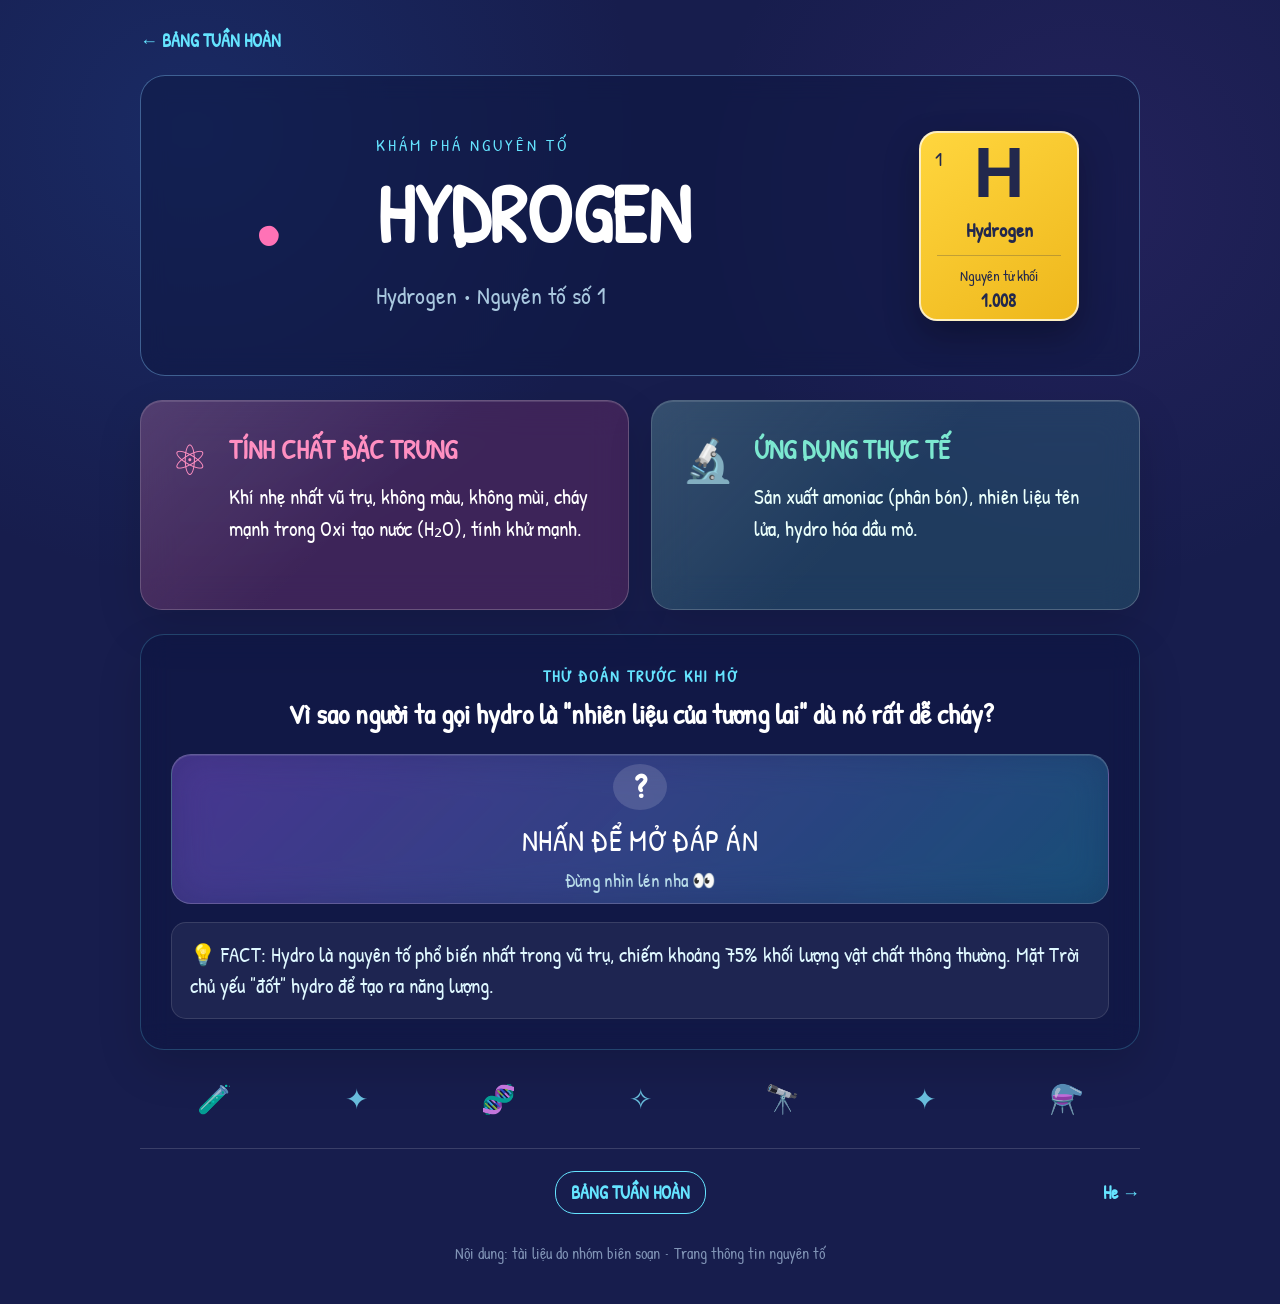
==== element.html @ 69726207 "Remove decorative flask logo from element detail card" ====
<!doctype html>
<html lang="vi">
<head>
<meta charset="utf-8">
<meta name="viewport" content="width=device-width,initial-scale=1">
<title>Khám phá nguyên tố</title>
<link rel="stylesheet" href="element.css">
</head>
<body>
<div class="stars"></div>
<main class="page">
<a class="back" href="index.html">← BẢNG TUẦN HOÀN</a>
<header class="hero">
<div class="atom-doodle"><span></span><span></span><span></span><b>•</b></div>
<div class="intro"><p class="eyebrow">KHÁM PHÁ NGUYÊN TỐ</p><h1 id="name">ELEMENT</h1><p id="latin" class="latin"></p></div>
<div class="tile"><small id="z"></small><strong id="symbol"></strong><em id="tileName"></em><span class="atomic-mass">Nguyên tử khối <b id="mass">—</b></span></div>
</header>
<section class="content-grid">
<article class="card property"><div class="icon">⚛</div><div><h2>TÍNH CHẤT ĐẶC TRƯNG</h2><p id="property"></p></div></article>
<article class="card application"><div class="icon">🔬</div><div><h2>ỨNG DỤNG THỰC TẾ</h2><p id="application"></p></div></article>
</section>
<section class="reveal-section" id="quizSection">
<p class="reveal-kicker" id="revealKicker">THỬ ĐOÁN TRƯỚC KHI MỞ</p>
<h2 id="quizQuestion"></h2>
<button id="revealCard" class="reveal-card" type="button" aria-expanded="false">
<span class="cover"><b>?</b><span>NHẤN ĐỂ MỞ ĐÁP ÁN</span><small>Đừng nhìn lén nha 👀</small></span>
<span class="answer" id="quizAnswer"></span>
</button>
<p class="fact" id="quizFact"></p>
</section>
<div class="science-strip"><span>🧪</span><span>✦</span><span>🧬</span><span>✧</span><span>🔭</span><span>✦</span><span>⚗️</span></div>
<nav class="nav"><a id="prev" href="#">← <span></span></a><a class="home" href="index.html">BẢNG TUẦN HOÀN</a><a id="next" href="#"><span></span> →</a></nav>
<footer>Nội dung: tài liệu do nhóm biên soạn • Trang thông tin nguyên tố</footer>
</main>
<script src="elements.js"></script>
<script src="app.js"></script>
<script src="source-data.js"></script>
<script src="enhance.js"></script>
</body>
</html>
---- element.css ----
@import url('https://fonts.googleapis.com/css2?family=Pacifico&family=Patrick+Hand&display=swap');
*{box-sizing:border-box}body{margin:0;min-height:100vh;background:radial-gradient(circle at 15% 10%,rgba(35,95,190,.2),transparent 28%),radial-gradient(circle at 85% 15%,rgba(122,68,190,.12),transparent 25%),#171d4d;color:#fff;font-family:"Patrick Hand",cursive}.page{width:min(1000px,92%);margin:auto;padding:28px 0 40px}.back{color:#65e4ff;text-decoration:none;font-weight:700;font-size:18px}.hero{position:relative;margin-top:22px;min-height:270px;border:1px solid rgba(120,180,230,.45);border-radius:25px;padding:40px;display:grid;grid-template-columns:170px 1fr 180px;align-items:center;gap:25px;overflow:hidden;background:rgba(13,22,65,.5);backdrop-filter:blur(12px)}.atom-doodle{font-size:100px;text-align:center;color:#ff72b6}.intro .eyebrow{color:#65e4ff;letter-spacing:3px;font-size:17px}.intro h1{margin:8px 0 0;font-size:clamp(48px,8vw,82px);line-height:1;color:#fff;font-family:"Patrick Hand",cursive;font-weight:700}.latin{color:#a9c8df;font-size:24px}.tile{position:relative;width:160px;min-height:190px;border:2px solid rgba(255,255,255,.7);border-radius:18px;background:linear-gradient(145deg,#ffd63e,#eeb71c);color:#22284d;display:flex;flex-direction:column;align-items:center;justify-content:center;box-shadow:0 15px 35px rgba(0,0,0,.3)}.tile small{position:absolute;left:14px;top:12px;font-size:20px}.tile strong{font-family:Arial,sans-serif;font-size:70px;line-height:1}.tile em{font-style:normal;font-weight:700;margin-top:8px;font-size:20px}.atomic-mass{margin-top:12px;padding-top:9px;width:80%;border-top:1px solid rgba(34,40,77,.25);font-size:15px;text-align:center}.atomic-mass b{display:block;font-size:18px;margin-top:2px}.flask{position:absolute;right:25px;bottom:8px;opacity:.18;font-size:70px}.content-grid{display:grid;grid-template-columns:1fr 1fr;gap:22px;margin-top:24px}.card{position:relative;min-height:210px;border-radius:22px;padding:30px;display:flex;gap:20px;align-items:flex-start;overflow:hidden;border:1px solid rgba(255,255,255,.22);box-shadow:0 18px 45px rgba(0,0,0,.13),inset 0 1px 0 rgba(255,255,255,.12);backdrop-filter:blur(18px);-webkit-backdrop-filter:blur(18px)}.card:after{content:"";position:absolute;inset:0;background:linear-gradient(135deg,rgba(255,255,255,.10),transparent 48%);pointer-events:none}.card h2,.card p,.card .icon{position:relative;z-index:1}.card h2{margin:0 0 14px;font-size:27px}.card p{margin:0;line-height:1.5;font-size:21px}.property{background:rgba(238,73,145,.18);color:#fff}.application{background:rgba(71,207,177,.17);color:#eafffb}.property .icon,.property h2{color:#ff8fc1}.application .icon,.application h2{color:#7ce8d0}.icon{font-size:42px}.reveal-section{margin-top:24px;padding:30px;border-radius:24px;text-align:center;border:1px solid rgba(101,228,255,.22);background:rgba(11,20,64,.48);box-shadow:0 18px 45px rgba(0,0,0,.14);backdrop-filter:blur(14px)}.reveal-kicker{margin:0;color:#65e4ff;font-size:16px;font-weight:700;letter-spacing:2px}.reveal-section h2{margin:9px auto 20px;font-size:28px;max-width:820px;line-height:1.35}.reveal-card{width:100%;min-height:150px;border:1px solid rgba(255,255,255,.2);border-radius:20px;color:#fff;cursor:pointer;position:relative;overflow:hidden;background:linear-gradient(135deg,rgba(108,75,190,.5),rgba(42,171,206,.28));box-shadow:inset 0 1px 0 rgba(255,255,255,.15);font-family:"Patrick Hand",cursive;font-weight:400}.cover,.answer{position:absolute;inset:0;padding:24px;display:flex;flex-direction:column;align-items:center;justify-content:center;transition:opacity .35s ease,transform .45s cubic-bezier(.2,.8,.2,1),filter .35s}.cover{backdrop-filter:blur(18px)}.cover b{width:54px;height:54px;border-radius:50%;display:grid;place-items:center;background:rgba(255,255,255,.14);font-size:34px;margin-bottom:10px;font-family:"Patrick Hand",cursive}.cover span{font-family:"Patrick Hand",cursive;font-size:30px;font-weight:400;letter-spacing:.3px}.cover small{margin-top:7px;color:#b8dce9;font-family:"Patrick Hand",cursive;font-size:19px}.answer{opacity:0;transform:translateY(15px) scale(.98);font-family:"Patrick Hand",cursive;font-size:23px;font-weight:400;line-height:1.5;color:#eafcff}.reveal-card.open .cover{opacity:0;transform:scale(1.05);filter:blur(8px);pointer-events:none}.reveal-card.open .answer{opacity:1;transform:none}.fact{margin:18px 0 0;padding:16px 18px;border-radius:15px;text-align:left;line-height:1.5;background:rgba(255,255,255,.06);border:1px solid rgba(255,255,255,.12);color:#dff8ff;font-size:21px}.fact:empty{display:none}.science-strip{display:flex;justify-content:space-around;margin:30px 0;color:#7de5ff;font-size:28px;opacity:.8}.nav{display:flex;justify-content:space-between;align-items:center;border-top:1px solid rgba(255,255,255,.15);padding-top:22px}.nav a{color:#65e4ff;text-decoration:none;font-weight:700;font-size:18px}.home{border:1px solid #65e4ff;border-radius:20px;padding:8px 15px}footer{text-align:center;color:#8194b6;font-size:16px;margin-top:28px}@media(max-width:700px){.page{width:92%;padding-top:18px}.hero{grid-template-columns:1fr 110px;min-height:220px;padding:25px 20px}.atom-doodle{display:none}.intro h1{font-size:42px}.intro .eyebrow{font-size:14px;letter-spacing:2px}.latin{font-size:19px}.tile{width:105px;min-height:135px;border-radius:13px}.tile strong{font-size:48px}.tile small{left:9px;top:8px;font-size:14px}.tile em{font-size:15px}.atomic-mass{margin-top:7px;padding-top:6px;font-size:11px}.atomic-mass b{font-size:14px}.content-grid{grid-template-columns:1fr}.card{min-height:0;padding:24px}.card h2{font-size:24px}.card p{font-size:19px}.reveal-section{padding:22px 16px}.reveal-section h2{font-size:24px}.reveal-card{min-height:180px}.cover span{font-size:26px}.answer{font-size:20px}.fact{font-size:19px}.science-strip{font-size:20px}}
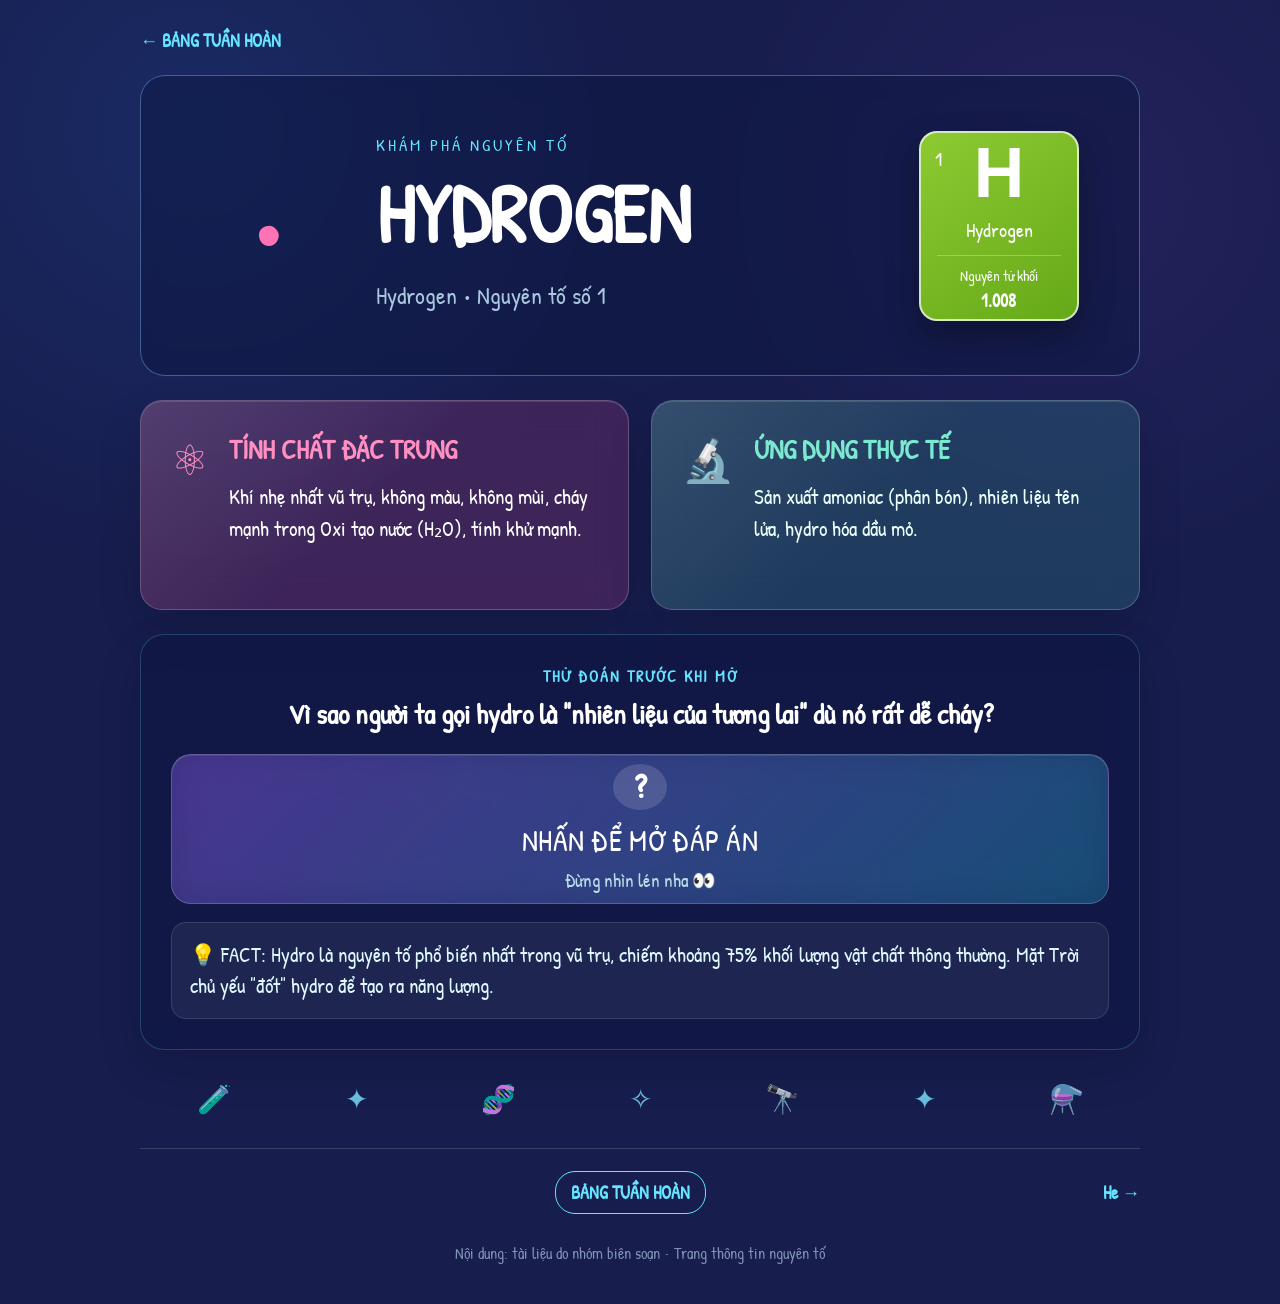
==== commit d079eaef: "Add application image to element detail card" ====
--- a/element.html
+++ b/element.html
@@ -17,7 +17,7 @@
 </header>
 <section class="content-grid">
 <article class="card property"><div class="icon">⚛</div><div><h2>TÍNH CHẤT ĐẶC TRƯNG</h2><p id="property"></p></div></article>
-<article class="card application"><div class="icon">🔬</div><div><h2>ỨNG DỤNG THỰC TẾ</h2><p id="application"></p></div></article>
+<article class="card application"><div class="icon">🔬</div><div class="application-body"><h2>ỨNG DỤNG THỰC TẾ</h2><p id="application"></p><img id="applicationImage" class="application-image" src="" alt="" loading="lazy"></div></article>
 </section>
 <section class="reveal-section" id="quizSection">
 <p class="reveal-kicker" id="revealKicker">THỬ ĐOÁN TRƯỚC KHI MỞ</p>
@@ -36,5 +36,15 @@
 <script src="app.js"></script>
 <script src="source-data.js"></script>
 <script src="enhance.js"></script>
+<script>
+(function(){
+  const id=Math.max(1,Math.min(118,Number(new URLSearchParams(location.search).get('id'))||1));
+  const img=document.getElementById('applicationImage');
+  const images={
+    1:'https://upload.wikimedia.org/wikipedia/commons/thumb/f/f6/Ammonia_synthesis.jpg/960px-Ammonia_synthesis.jpg'
+  };
+  if(images[id]){img.src=images[id];img.alt='';img.hidden=false;}else{img.hidden=true;}
+})();
+</script>
 </body>
 </html>
--- a/element.css
+++ b/element.css
@@ -1,2 +1,2 @@
 @import url('https://fonts.googleapis.com/css2?family=Pacifico&family=Patrick+Hand&display=swap');
-*{box-sizing:border-box}body{margin:0;min-height:100vh;background:radial-gradient(circle at 15% 10%,rgba(35,95,190,.2),transparent 28%),radial-gradient(circle at 85% 15%,rgba(122,68,190,.12),transparent 25%),#171d4d;color:#fff;font-family:"Patrick Hand",cursive}.page{width:min(1000px,92%);margin:auto;padding:28px 0 40px}.back{color:#65e4ff;text-decoration:none;font-weight:700;font-size:18px}.hero{position:relative;margin-top:22px;min-height:270px;border:1px solid rgba(120,180,230,.45);border-radius:25px;padding:40px;display:grid;grid-template-columns:170px 1fr 180px;align-items:center;gap:25px;overflow:hidden;background:rgba(13,22,65,.5);backdrop-filter:blur(12px)}.atom-doodle{font-size:100px;text-align:center;color:#ff72b6}.intro .eyebrow{color:#65e4ff;letter-spacing:3px;font-size:17px}.intro h1{margin:8px 0 0;font-size:clamp(48px,8vw,82px);line-height:1;color:#fff;font-family:"Patrick Hand",cursive;font-weight:700}.latin{color:#a9c8df;font-size:24px}.tile{position:relative;width:160px;min-height:190px;border:2px solid rgba(255,255,255,.7);border-radius:18px;background:linear-gradient(145deg,#ffd63e,#eeb71c);color:#22284d;display:flex;flex-direction:column;align-items:center;justify-content:center;box-shadow:0 15px 35px rgba(0,0,0,.3)}.tile small{position:absolute;left:14px;top:12px;font-size:20px}.tile strong{font-family:Arial,sans-serif;font-size:70px;line-height:1}.tile em{font-style:normal;font-weight:700;margin-top:8px;font-size:20px}.atomic-mass{margin-top:12px;padding-top:9px;width:80%;border-top:1px solid rgba(34,40,77,.25);font-size:15px;text-align:center}.atomic-mass b{display:block;font-size:18px;margin-top:2px}.flask{position:absolute;right:25px;bottom:8px;opacity:.18;font-size:70px}.content-grid{display:grid;grid-template-columns:1fr 1fr;gap:22px;margin-top:24px}.card{position:relative;min-height:210px;border-radius:22px;padding:30px;display:flex;gap:20px;align-items:flex-start;overflow:hidden;border:1px solid rgba(255,255,255,.22);box-shadow:0 18px 45px rgba(0,0,0,.13),inset 0 1px 0 rgba(255,255,255,.12);backdrop-filter:blur(18px);-webkit-backdrop-filter:blur(18px)}.card:after{content:"";position:absolute;inset:0;background:linear-gradient(135deg,rgba(255,255,255,.10),transparent 48%);pointer-events:none}.card h2,.card p,.card .icon{position:relative;z-index:1}.card h2{margin:0 0 14px;font-size:27px}.card p{margin:0;line-height:1.5;font-size:21px}.property{background:rgba(238,73,145,.18);color:#fff}.application{background:rgba(71,207,177,.17);color:#eafffb}.property .icon,.property h2{color:#ff8fc1}.application .icon,.application h2{color:#7ce8d0}.icon{font-size:42px}.reveal-section{margin-top:24px;padding:30px;border-radius:24px;text-align:center;border:1px solid rgba(101,228,255,.22);background:rgba(11,20,64,.48);box-shadow:0 18px 45px rgba(0,0,0,.14);backdrop-filter:blur(14px)}.reveal-kicker{margin:0;color:#65e4ff;font-size:16px;font-weight:700;letter-spacing:2px}.reveal-section h2{margin:9px auto 20px;font-size:28px;max-width:820px;line-height:1.35}.reveal-card{width:100%;min-height:150px;border:1px solid rgba(255,255,255,.2);border-radius:20px;color:#fff;cursor:pointer;position:relative;overflow:hidden;background:linear-gradient(135deg,rgba(108,75,190,.5),rgba(42,171,206,.28));box-shadow:inset 0 1px 0 rgba(255,255,255,.15);font-family:"Patrick Hand",cursive;font-weight:400}.cover,.answer{position:absolute;inset:0;padding:24px;display:flex;flex-direction:column;align-items:center;justify-content:center;transition:opacity .35s ease,transform .45s cubic-bezier(.2,.8,.2,1),filter .35s}.cover{backdrop-filter:blur(18px)}.cover b{width:54px;height:54px;border-radius:50%;display:grid;place-items:center;background:rgba(255,255,255,.14);font-size:34px;margin-bottom:10px;font-family:"Patrick Hand",cursive}.cover span{font-family:"Patrick Hand",cursive;font-size:30px;font-weight:400;letter-spacing:.3px}.cover small{margin-top:7px;color:#b8dce9;font-family:"Patrick Hand",cursive;font-size:19px}.answer{opacity:0;transform:translateY(15px) scale(.98);font-family:"Patrick Hand",cursive;font-size:23px;font-weight:400;line-height:1.5;color:#eafcff}.reveal-card.open .cover{opacity:0;transform:scale(1.05);filter:blur(8px);pointer-events:none}.reveal-card.open .answer{opacity:1;transform:none}.fact{margin:18px 0 0;padding:16px 18px;border-radius:15px;text-align:left;line-height:1.5;background:rgba(255,255,255,.06);border:1px solid rgba(255,255,255,.12);color:#dff8ff;font-size:21px}.fact:empty{display:none}.science-strip{display:flex;justify-content:space-around;margin:30px 0;color:#7de5ff;font-size:28px;opacity:.8}.nav{display:flex;justify-content:space-between;align-items:center;border-top:1px solid rgba(255,255,255,.15);padding-top:22px}.nav a{color:#65e4ff;text-decoration:none;font-weight:700;font-size:18px}.home{border:1px solid #65e4ff;border-radius:20px;padding:8px 15px}footer{text-align:center;color:#8194b6;font-size:16px;margin-top:28px}@media(max-width:700px){.page{width:92%;padding-top:18px}.hero{grid-template-columns:1fr 110px;min-height:220px;padding:25px 20px}.atom-doodle{display:none}.intro h1{font-size:42px}.intro .eyebrow{font-size:14px;letter-spacing:2px}.latin{font-size:19px}.tile{width:105px;min-height:135px;border-radius:13px}.tile strong{font-size:48px}.tile small{left:9px;top:8px;font-size:14px}.tile em{font-size:15px}.atomic-mass{margin-top:7px;padding-top:6px;font-size:11px}.atomic-mass b{font-size:14px}.content-grid{grid-template-columns:1fr}.card{min-height:0;padding:24px}.card h2{font-size:24px}.card p{font-size:19px}.reveal-section{padding:22px 16px}.reveal-section h2{font-size:24px}.reveal-card{min-height:180px}.cover span{font-size:26px}.answer{font-size:20px}.fact{font-size:19px}.science-strip{font-size:20px}}+*{box-sizing:border-box}body{margin:0;min-height:100vh;background:radial-gradient(circle at 15% 10%,rgba(35,95,190,.2),transparent 28%),radial-gradient(circle at 85% 15%,rgba(122,68,190,.12),transparent 25%),#171d4d;color:#fff;font-family:"Patrick Hand",cursive}.page{width:min(1000px,92%);margin:auto;padding:28px 0 40px}.back{color:#65e4ff;text-decoration:none;font-weight:700;font-size:18px}.hero{position:relative;margin-top:22px;min-height:270px;border:1px solid rgba(120,180,230,.45);border-radius:25px;padding:40px;display:grid;grid-template-columns:170px 1fr 180px;align-items:center;gap:25px;overflow:hidden;background:rgba(13,22,65,.5);backdrop-filter:blur(12px)}.atom-doodle{font-size:100px;text-align:center;color:#ff72b6}.intro .eyebrow{color:#65e4ff;letter-spacing:3px;font-size:17px}.intro h1{margin:8px 0 0;font-size:clamp(48px,8vw,82px);line-height:1;color:#fff;font-family:"Patrick Hand",cursive;font-weight:700}.latin{color:#a9c8df;font-size:24px}.tile{position:relative;width:160px;min-height:190px;border:2px solid rgba(255,255,255,.7);border-radius:18px;color:#fff;display:flex;flex-direction:column;align-items:center;justify-content:center;box-shadow:0 15px 35px rgba(0,0,0,.3);font-family:"Patrick Hand",cursive}.tile small{position:absolute;left:14px;top:12px;font-size:20px}.tile strong{font-family:Arial,sans-serif;font-size:70px;line-height:1}.tile em{font-style:normal;font-weight:400;margin-top:8px;font-size:20px}.atomic-mass{margin-top:12px;padding-top:9px;width:80%;border-top:1px solid rgba(255,255,255,.28);font-size:15px;text-align:center}.atomic-mass b{display:block;font-size:18px;margin-top:2px}.tile[data-z="1"],.tile[data-z="6"],.tile[data-z="7"],.tile[data-z="8"],.tile[data-z="15"],.tile[data-z="16"],.tile[data-z="34"]{background:linear-gradient(145deg,#8dca32,#65a918)}.tile[data-z="3"],.tile[data-z="11"],.tile[data-z="19"],.tile[data-z="37"],.tile[data-z="55"],.tile[data-z="87"]{background:linear-gradient(145deg,#f44972,#d82a57)}.tile[data-z="4"],.tile[data-z="12"],.tile[data-z="20"],.tile[data-z="38"],.tile[data-z="56"],.tile[data-z="88"]{background:linear-gradient(145deg,#ff9d28,#ee7715)}.tile[data-z="5"],.tile[data-z="14"],.tile[data-z="32"],.tile[data-z="33"],.tile[data-z="51"],.tile[data-z="52"]{background:linear-gradient(145deg,#3ac9bf,#1da19d)}.tile[data-z="9"],.tile[data-z="17"],.tile[data-z="35"],.tile[data-z="53"],.tile[data-z="85"],.tile[data-z="117"]{background:linear-gradient(145deg,#f4acd2,#dc7fb2);color:#22284d}.tile[data-z="2"],.tile[data-z="10"],.tile[data-z="18"],.tile[data-z="36"],.tile[data-z="54"],.tile[data-z="86"],.tile[data-z="118"]{background:linear-gradient(145deg,#aa5bea,#803ecd)}.tile[data-z="13"],.tile[data-z="31"],.tile[data-z="49"],.tile[data-z="50"],.tile[data-z="81"],.tile[data-z="82"],.tile[data-z="83"],.tile[data-z="84"],.tile[data-z="113"],.tile[data-z="114"],.tile[data-z="115"],.tile[data-z="116"]{background:linear-gradient(145deg,#45bff1,#219bd5)}.tile[data-z="57"],.tile[data-z="58"],.tile[data-z="59"],.tile[data-z="60"],.tile[data-z="61"],.tile[data-z="62"],.tile[data-z="63"],.tile[data-z="64"],.tile[data-z="65"],.tile[data-z="66"],.tile[data-z="67"],.tile[data-z="68"],.tile[data-z="69"],.tile[data-z="70"],.tile[data-z="71"]{background:linear-gradient(145deg,#6885e5,#465fc5)}.tile[data-z="89"],.tile[data-z="90"],.tile[data-z="91"],.tile[data-z="92"],.tile[data-z="93"],.tile[data-z="94"],.tile[data-z="95"],.tile[data-z="96"],.tile[data-z="97"],.tile[data-z="98"],.tile[data-z="99"],.tile[data-z="100"],.tile[data-z="101"],.tile[data-z="102"],.tile[data-z="103"]{background:linear-gradient(145deg,#8460df,#6144bd)}.tile[data-z="21"],.tile[data-z="22"],.tile[data-z="23"],.tile[data-z="24"],.tile[data-z="25"],.tile[data-z="26"],.tile[data-z="27"],.tile[data-z="28"],.tile[data-z="29"],.tile[data-z="30"],.tile[data-z="39"],.tile[data-z="40"],.tile[data-z="41"],.tile[data-z="42"],.tile[data-z="43"],.tile[data-z="44"],.tile[data-z="45"],.tile[data-z="46"],.tile[data-z="47"],.tile[data-z="48"],.tile[data-z="72"],.tile[data-z="73"],.tile[data-z="74"],.tile[data-z="75"],.tile[data-z="76"],.tile[data-z="77"],.tile[data-z="78"],.tile[data-z="79"],.tile[data-z="80"],.tile[data-z="104"],.tile[data-z="105"],.tile[data-z="106"],.tile[data-z="107"],.tile[data-z="108"],.tile[data-z="109"],.tile[data-z="110"],.tile[data-z="111"],.tile[data-z="112"]{background:linear-gradient(145deg,#ffd63e,#eeb71c);color:#22284d}.tile[style*="ffd63e"] .atomic-mass{border-top-color:rgba(34,40,77,.25)}.content-grid{display:grid;grid-template-columns:1fr 1fr;gap:22px;margin-top:24px}.card{position:relative;min-height:210px;border-radius:22px;padding:30px;display:flex;gap:20px;align-items:flex-start;overflow:hidden;border:1px solid rgba(255,255,255,.22);box-shadow:0 18px 45px rgba(0,0,0,.13),inset 0 1px 0 rgba(255,255,255,.12);backdrop-filter:blur(18px);-webkit-backdrop-filter:blur(18px)}.card:after{content:"";position:absolute;inset:0;background:linear-gradient(135deg,rgba(255,255,255,.10),transparent 48%);pointer-events:none}.card h2,.card p,.card .icon{position:relative;z-index:1}.card h2{margin:0 0 14px;font-size:27px}.card p{margin:0;line-height:1.5;font-size:21px}.property{background:rgba(238,73,145,.18);color:#fff}.application{background:rgba(71,207,177,.17);color:#eafffb}.property .icon,.property h2{color:#ff8fc1}.application .icon,.application h2{color:#7ce8d0}.icon{font-size:42px}.reveal-section{margin-top:24px;padding:30px;border-radius:24px;text-align:center;border:1px solid rgba(101,228,255,.22);background:rgba(11,20,64,.48);box-shadow:0 18px 45px rgba(0,0,0,.14);backdrop-filter:blur(14px)}.reveal-kicker{margin:0;color:#65e4ff;font-size:16px;font-weight:700;letter-spacing:2px}.reveal-section h2{margin:9px auto 20px;font-size:28px;max-width:820px;line-height:1.35}.reveal-card{width:100%;min-height:150px;border:1px solid rgba(255,255,255,.2);border-radius:20px;color:#fff;cursor:pointer;position:relative;overflow:hidden;background:linear-gradient(135deg,rgba(108,75,190,.5),rgba(42,171,206,.28));box-shadow:inset 0 1px 0 rgba(255,255,255,.15);font-family:"Patrick Hand",cursive;font-weight:400}.cover,.answer{position:absolute;inset:0;padding:24px;display:flex;flex-direction:column;align-items:center;justify-content:center;transition:opacity .35s ease,transform .45s cubic-bezier(.2,.8,.2,1),filter .35s}.cover{backdrop-filter:blur(18px)}.cover b{width:54px;height:54px;border-radius:50%;display:grid;place-items:center;background:rgba(255,255,255,.14);font-size:34px;margin-bottom:10px;font-family:"Patrick Hand",cursive}.cover span{font-family:"Patrick Hand",cursive;font-size:30px;font-weight:400;letter-spacing:.3px}.cover small{margin-top:7px;color:#b8dce9;font-family:"Patrick Hand",cursive;font-size:19px}.answer{opacity:0;transform:translateY(15px) scale(.98);font-family:"Patrick Hand",cursive;font-size:23px;font-weight:400;line-height:1.5;color:#eafcff}.reveal-card.open .cover{opacity:0;transform:scale(1.05);filter:blur(8px);pointer-events:none}.reveal-card.open .answer{opacity:1;transform:none}.fact{margin:18px 0 0;padding:16px 18px;border-radius:15px;text-align:left;line-height:1.5;background:rgba(255,255,255,.06);border:1px solid rgba(255,255,255,.12);color:#dff8ff;font-size:21px}.fact:empty{display:none}.science-strip{display:flex;justify-content:space-around;margin:30px 0;color:#7de5ff;font-size:28px;opacity:.8}.nav{display:flex;justify-content:space-between;align-items:center;border-top:1px solid rgba(255,255,255,.15);padding-top:22px}.nav a{color:#65e4ff;text-decoration:none;font-weight:700;font-size:18px}.home{border:1px solid #65e4ff;border-radius:20px;padding:8px 15px}footer{text-align:center;color:#8194b6;font-size:16px;margin-top:28px}@media(max-width:700px){.page{width:92%;padding-top:18px}.hero{grid-template-columns:1fr 110px;min-height:220px;padding:25px 20px}.atom-doodle{display:none}.intro h1{font-size:42px}.intro .eyebrow{font-size:14px;letter-spacing:2px}.latin{font-size:19px}.tile{width:105px;min-height:135px;border-radius:13px}.tile strong{font-size:48px}.tile small{left:9px;top:8px;font-size:14px}.tile em{font-size:15px}.atomic-mass{margin-top:7px;padding-top:6px;font-size:11px}.atomic-mass b{font-size:14px}.content-grid{grid-template-columns:1fr}.card{min-height:0;padding:24px}.card h2{font-size:24px}.card p{font-size:19px}.reveal-section{padding:22px 16px}.reveal-section h2{font-size:24px}.reveal-card{min-height:180px}.cover span{font-size:26px}.answer{font-size:20px}.fact{font-size:19px}.science-strip{font-size:20px}}
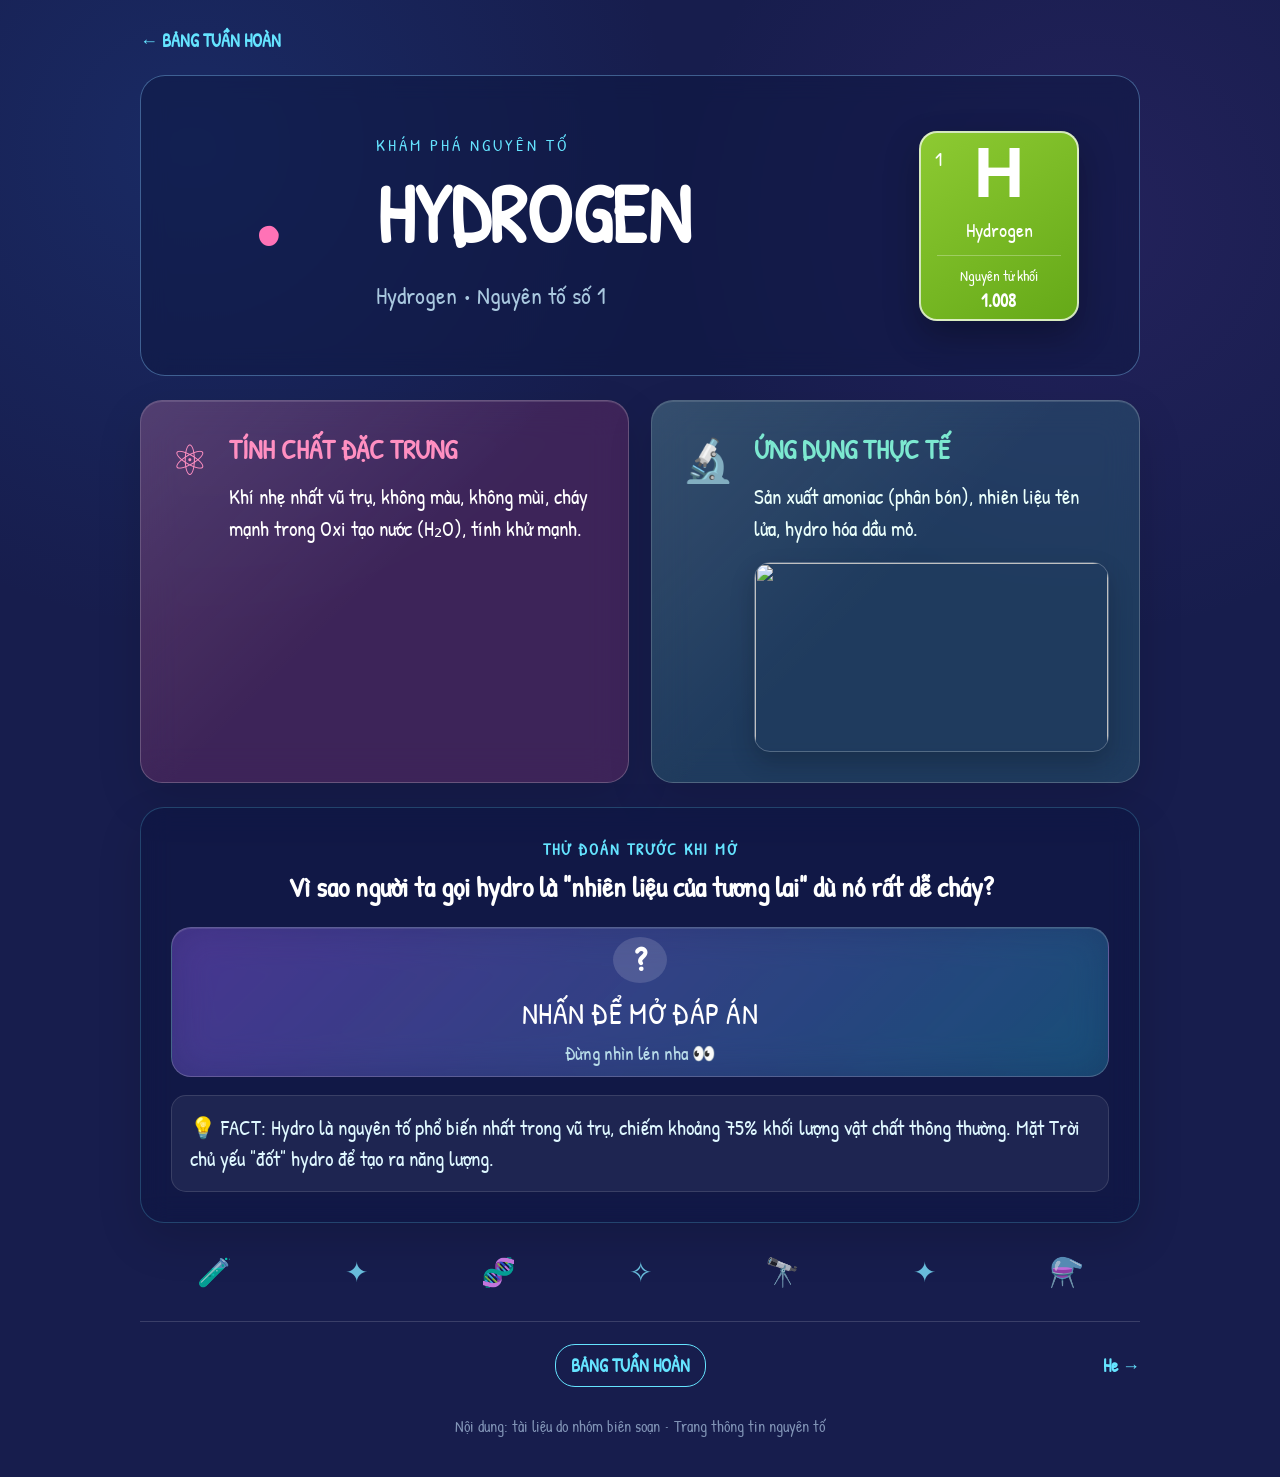
==== commit 35fd7494: "Use uploaded application images on element pages" ====
--- a/element.html
+++ b/element.html
@@ -36,15 +36,6 @@
 <script src="app.js"></script>
 <script src="source-data.js"></script>
 <script src="enhance.js"></script>
-<script>
-(function(){
-  const id=Math.max(1,Math.min(118,Number(new URLSearchParams(location.search).get('id'))||1));
-  const img=document.getElementById('applicationImage');
-  const images={
-    1:'https://upload.wikimedia.org/wikipedia/commons/thumb/f/f6/Ammonia_synthesis.jpg/960px-Ammonia_synthesis.jpg'
-  };
-  if(images[id]){img.src=images[id];img.alt='';img.hidden=false;}else{img.hidden=true;}
-})();
-</script>
+<script src="application-images.js"></script>
 </body>
 </html>
--- a/element.css
+++ b/element.css
@@ -1,2 +1,2 @@
 @import url('https://fonts.googleapis.com/css2?family=Pacifico&family=Patrick+Hand&display=swap');
-*{box-sizing:border-box}body{margin:0;min-height:100vh;background:radial-gradient(circle at 15% 10%,rgba(35,95,190,.2),transparent 28%),radial-gradient(circle at 85% 15%,rgba(122,68,190,.12),transparent 25%),#171d4d;color:#fff;font-family:"Patrick Hand",cursive}.page{width:min(1000px,92%);margin:auto;padding:28px 0 40px}.back{color:#65e4ff;text-decoration:none;font-weight:700;font-size:18px}.hero{position:relative;margin-top:22px;min-height:270px;border:1px solid rgba(120,180,230,.45);border-radius:25px;padding:40px;display:grid;grid-template-columns:170px 1fr 180px;align-items:center;gap:25px;overflow:hidden;background:rgba(13,22,65,.5);backdrop-filter:blur(12px)}.atom-doodle{font-size:100px;text-align:center;color:#ff72b6}.intro .eyebrow{color:#65e4ff;letter-spacing:3px;font-size:17px}.intro h1{margin:8px 0 0;font-size:clamp(48px,8vw,82px);line-height:1;color:#fff;font-family:"Patrick Hand",cursive;font-weight:700}.latin{color:#a9c8df;font-size:24px}.tile{position:relative;width:160px;min-height:190px;border:2px solid rgba(255,255,255,.7);border-radius:18px;color:#fff;display:flex;flex-direction:column;align-items:center;justify-content:center;box-shadow:0 15px 35px rgba(0,0,0,.3);font-family:"Patrick Hand",cursive}.tile small{position:absolute;left:14px;top:12px;font-size:20px}.tile strong{font-family:Arial,sans-serif;font-size:70px;line-height:1}.tile em{font-style:normal;font-weight:400;margin-top:8px;font-size:20px}.atomic-mass{margin-top:12px;padding-top:9px;width:80%;border-top:1px solid rgba(255,255,255,.28);font-size:15px;text-align:center}.atomic-mass b{display:block;font-size:18px;margin-top:2px}.tile[data-z="1"],.tile[data-z="6"],.tile[data-z="7"],.tile[data-z="8"],.tile[data-z="15"],.tile[data-z="16"],.tile[data-z="34"]{background:linear-gradient(145deg,#8dca32,#65a918)}.tile[data-z="3"],.tile[data-z="11"],.tile[data-z="19"],.tile[data-z="37"],.tile[data-z="55"],.tile[data-z="87"]{background:linear-gradient(145deg,#f44972,#d82a57)}.tile[data-z="4"],.tile[data-z="12"],.tile[data-z="20"],.tile[data-z="38"],.tile[data-z="56"],.tile[data-z="88"]{background:linear-gradient(145deg,#ff9d28,#ee7715)}.tile[data-z="5"],.tile[data-z="14"],.tile[data-z="32"],.tile[data-z="33"],.tile[data-z="51"],.tile[data-z="52"]{background:linear-gradient(145deg,#3ac9bf,#1da19d)}.tile[data-z="9"],.tile[data-z="17"],.tile[data-z="35"],.tile[data-z="53"],.tile[data-z="85"],.tile[data-z="117"]{background:linear-gradient(145deg,#f4acd2,#dc7fb2);color:#22284d}.tile[data-z="2"],.tile[data-z="10"],.tile[data-z="18"],.tile[data-z="36"],.tile[data-z="54"],.tile[data-z="86"],.tile[data-z="118"]{background:linear-gradient(145deg,#aa5bea,#803ecd)}.tile[data-z="13"],.tile[data-z="31"],.tile[data-z="49"],.tile[data-z="50"],.tile[data-z="81"],.tile[data-z="82"],.tile[data-z="83"],.tile[data-z="84"],.tile[data-z="113"],.tile[data-z="114"],.tile[data-z="115"],.tile[data-z="116"]{background:linear-gradient(145deg,#45bff1,#219bd5)}.tile[data-z="57"],.tile[data-z="58"],.tile[data-z="59"],.tile[data-z="60"],.tile[data-z="61"],.tile[data-z="62"],.tile[data-z="63"],.tile[data-z="64"],.tile[data-z="65"],.tile[data-z="66"],.tile[data-z="67"],.tile[data-z="68"],.tile[data-z="69"],.tile[data-z="70"],.tile[data-z="71"]{background:linear-gradient(145deg,#6885e5,#465fc5)}.tile[data-z="89"],.tile[data-z="90"],.tile[data-z="91"],.tile[data-z="92"],.tile[data-z="93"],.tile[data-z="94"],.tile[data-z="95"],.tile[data-z="96"],.tile[data-z="97"],.tile[data-z="98"],.tile[data-z="99"],.tile[data-z="100"],.tile[data-z="101"],.tile[data-z="102"],.tile[data-z="103"]{background:linear-gradient(145deg,#8460df,#6144bd)}.tile[data-z="21"],.tile[data-z="22"],.tile[data-z="23"],.tile[data-z="24"],.tile[data-z="25"],.tile[data-z="26"],.tile[data-z="27"],.tile[data-z="28"],.tile[data-z="29"],.tile[data-z="30"],.tile[data-z="39"],.tile[data-z="40"],.tile[data-z="41"],.tile[data-z="42"],.tile[data-z="43"],.tile[data-z="44"],.tile[data-z="45"],.tile[data-z="46"],.tile[data-z="47"],.tile[data-z="48"],.tile[data-z="72"],.tile[data-z="73"],.tile[data-z="74"],.tile[data-z="75"],.tile[data-z="76"],.tile[data-z="77"],.tile[data-z="78"],.tile[data-z="79"],.tile[data-z="80"],.tile[data-z="104"],.tile[data-z="105"],.tile[data-z="106"],.tile[data-z="107"],.tile[data-z="108"],.tile[data-z="109"],.tile[data-z="110"],.tile[data-z="111"],.tile[data-z="112"]{background:linear-gradient(145deg,#ffd63e,#eeb71c);color:#22284d}.tile[style*="ffd63e"] .atomic-mass{border-top-color:rgba(34,40,77,.25)}.content-grid{display:grid;grid-template-columns:1fr 1fr;gap:22px;margin-top:24px}.card{position:relative;min-height:210px;border-radius:22px;padding:30px;display:flex;gap:20px;align-items:flex-start;overflow:hidden;border:1px solid rgba(255,255,255,.22);box-shadow:0 18px 45px rgba(0,0,0,.13),inset 0 1px 0 rgba(255,255,255,.12);backdrop-filter:blur(18px);-webkit-backdrop-filter:blur(18px)}.card:after{content:"";position:absolute;inset:0;background:linear-gradient(135deg,rgba(255,255,255,.10),transparent 48%);pointer-events:none}.card h2,.card p,.card .icon{position:relative;z-index:1}.card h2{margin:0 0 14px;font-size:27px}.card p{margin:0;line-height:1.5;font-size:21px}.property{background:rgba(238,73,145,.18);color:#fff}.application{background:rgba(71,207,177,.17);color:#eafffb}.property .icon,.property h2{color:#ff8fc1}.application .icon,.application h2{color:#7ce8d0}.icon{font-size:42px}.reveal-section{margin-top:24px;padding:30px;border-radius:24px;text-align:center;border:1px solid rgba(101,228,255,.22);background:rgba(11,20,64,.48);box-shadow:0 18px 45px rgba(0,0,0,.14);backdrop-filter:blur(14px)}.reveal-kicker{margin:0;color:#65e4ff;font-size:16px;font-weight:700;letter-spacing:2px}.reveal-section h2{margin:9px auto 20px;font-size:28px;max-width:820px;line-height:1.35}.reveal-card{width:100%;min-height:150px;border:1px solid rgba(255,255,255,.2);border-radius:20px;color:#fff;cursor:pointer;position:relative;overflow:hidden;background:linear-gradient(135deg,rgba(108,75,190,.5),rgba(42,171,206,.28));box-shadow:inset 0 1px 0 rgba(255,255,255,.15);font-family:"Patrick Hand",cursive;font-weight:400}.cover,.answer{position:absolute;inset:0;padding:24px;display:flex;flex-direction:column;align-items:center;justify-content:center;transition:opacity .35s ease,transform .45s cubic-bezier(.2,.8,.2,1),filter .35s}.cover{backdrop-filter:blur(18px)}.cover b{width:54px;height:54px;border-radius:50%;display:grid;place-items:center;background:rgba(255,255,255,.14);font-size:34px;margin-bottom:10px;font-family:"Patrick Hand",cursive}.cover span{font-family:"Patrick Hand",cursive;font-size:30px;font-weight:400;letter-spacing:.3px}.cover small{margin-top:7px;color:#b8dce9;font-family:"Patrick Hand",cursive;font-size:19px}.answer{opacity:0;transform:translateY(15px) scale(.98);font-family:"Patrick Hand",cursive;font-size:23px;font-weight:400;line-height:1.5;color:#eafcff}.reveal-card.open .cover{opacity:0;transform:scale(1.05);filter:blur(8px);pointer-events:none}.reveal-card.open .answer{opacity:1;transform:none}.fact{margin:18px 0 0;padding:16px 18px;border-radius:15px;text-align:left;line-height:1.5;background:rgba(255,255,255,.06);border:1px solid rgba(255,255,255,.12);color:#dff8ff;font-size:21px}.fact:empty{display:none}.science-strip{display:flex;justify-content:space-around;margin:30px 0;color:#7de5ff;font-size:28px;opacity:.8}.nav{display:flex;justify-content:space-between;align-items:center;border-top:1px solid rgba(255,255,255,.15);padding-top:22px}.nav a{color:#65e4ff;text-decoration:none;font-weight:700;font-size:18px}.home{border:1px solid #65e4ff;border-radius:20px;padding:8px 15px}footer{text-align:center;color:#8194b6;font-size:16px;margin-top:28px}@media(max-width:700px){.page{width:92%;padding-top:18px}.hero{grid-template-columns:1fr 110px;min-height:220px;padding:25px 20px}.atom-doodle{display:none}.intro h1{font-size:42px}.intro .eyebrow{font-size:14px;letter-spacing:2px}.latin{font-size:19px}.tile{width:105px;min-height:135px;border-radius:13px}.tile strong{font-size:48px}.tile small{left:9px;top:8px;font-size:14px}.tile em{font-size:15px}.atomic-mass{margin-top:7px;padding-top:6px;font-size:11px}.atomic-mass b{font-size:14px}.content-grid{grid-template-columns:1fr}.card{min-height:0;padding:24px}.card h2{font-size:24px}.card p{font-size:19px}.reveal-section{padding:22px 16px}.reveal-section h2{font-size:24px}.reveal-card{min-height:180px}.cover span{font-size:26px}.answer{font-size:20px}.fact{font-size:19px}.science-strip{font-size:20px}}+*{box-sizing:border-box}body{margin:0;min-height:100vh;background:radial-gradient(circle at 15% 10%,rgba(35,95,190,.2),transparent 28%),radial-gradient(circle at 85% 15%,rgba(122,68,190,.12),transparent 25%),#171d4d;color:#fff;font-family:"Patrick Hand",cursive}.page{width:min(1000px,92%);margin:auto;padding:28px 0 40px}.back{color:#65e4ff;text-decoration:none;font-weight:700;font-size:18px}.hero{position:relative;margin-top:22px;min-height:270px;border:1px solid rgba(120,180,230,.45);border-radius:25px;padding:40px;display:grid;grid-template-columns:170px 1fr 180px;align-items:center;gap:25px;overflow:hidden;background:rgba(13,22,65,.5);backdrop-filter:blur(12px)}.atom-doodle{font-size:100px;text-align:center;color:#ff72b6}.intro .eyebrow{color:#65e4ff;letter-spacing:3px;font-size:17px}.intro h1{margin:8px 0 0;font-size:clamp(48px,8vw,82px);line-height:1;color:#fff;font-family:"Patrick Hand",cursive;font-weight:700}.latin{color:#a9c8df;font-size:24px}.tile{position:relative;width:160px;min-height:190px;border:2px solid rgba(255,255,255,.7);border-radius:18px;color:#fff;display:flex;flex-direction:column;align-items:center;justify-content:center;box-shadow:0 15px 35px rgba(0,0,0,.3);font-family:"Patrick Hand",cursive}.tile small{position:absolute;left:14px;top:12px;font-size:20px}.tile strong{font-family:Arial,sans-serif;font-size:70px;line-height:1}.tile em{font-style:normal;font-weight:400;margin-top:8px;font-size:20px}.atomic-mass{margin-top:12px;padding-top:9px;width:80%;border-top:1px solid rgba(255,255,255,.28);font-size:15px;text-align:center}.atomic-mass b{display:block;font-size:18px;margin-top:2px}.tile[data-z="1"],.tile[data-z="6"],.tile[data-z="7"],.tile[data-z="8"],.tile[data-z="15"],.tile[data-z="16"],.tile[data-z="34"]{background:linear-gradient(145deg,#8dca32,#65a918)}.tile[data-z="3"],.tile[data-z="11"],.tile[data-z="19"],.tile[data-z="37"],.tile[data-z="55"],.tile[data-z="87"]{background:linear-gradient(145deg,#f44972,#d82a57)}.tile[data-z="4"],.tile[data-z="12"],.tile[data-z="20"],.tile[data-z="38"],.tile[data-z="56"],.tile[data-z="88"]{background:linear-gradient(145deg,#ff9d28,#ee7715)}.tile[data-z="5"],.tile[data-z="14"],.tile[data-z="32"],.tile[data-z="33"],.tile[data-z="51"],.tile[data-z="52"]{background:linear-gradient(145deg,#3ac9bf,#1da19d)}.tile[data-z="9"],.tile[data-z="17"],.tile[data-z="35"],.tile[data-z="53"],.tile[data-z="85"],.tile[data-z="117"]{background:linear-gradient(145deg,#f4acd2,#dc7fb2);color:#22284d}.tile[data-z="2"],.tile[data-z="10"],.tile[data-z="18"],.tile[data-z="36"],.tile[data-z="54"],.tile[data-z="86"],.tile[data-z="118"]{background:linear-gradient(145deg,#aa5bea,#803ecd)}.tile[data-z="13"],.tile[data-z="31"],.tile[data-z="49"],.tile[data-z="50"],.tile[data-z="81"],.tile[data-z="82"],.tile[data-z="83"],.tile[data-z="84"],.tile[data-z="113"],.tile[data-z="114"],.tile[data-z="115"],.tile[data-z="116"]{background:linear-gradient(145deg,#45bff1,#219bd5)}.tile[data-z="57"],.tile[data-z="58"],.tile[data-z="59"],.tile[data-z="60"],.tile[data-z="61"],.tile[data-z="62"],.tile[data-z="63"],.tile[data-z="64"],.tile[data-z="65"],.tile[data-z="66"],.tile[data-z="67"],.tile[data-z="68"],.tile[data-z="69"],.tile[data-z="70"],.tile[data-z="71"]{background:linear-gradient(145deg,#6885e5,#465fc5)}.tile[data-z="89"],.tile[data-z="90"],.tile[data-z="91"],.tile[data-z="92"],.tile[data-z="93"],.tile[data-z="94"],.tile[data-z="95"],.tile[data-z="96"],.tile[data-z="97"],.tile[data-z="98"],.tile[data-z="99"],.tile[data-z="100"],.tile[data-z="101"],.tile[data-z="102"],.tile[data-z="103"]{background:linear-gradient(145deg,#8460df,#6144bd)}.tile[data-z="21"],.tile[data-z="22"],.tile[data-z="23"],.tile[data-z="24"],.tile[data-z="25"],.tile[data-z="26"],.tile[data-z="27"],.tile[data-z="28"],.tile[data-z="29"],.tile[data-z="30"],.tile[data-z="39"],.tile[data-z="40"],.tile[data-z="41"],.tile[data-z="42"],.tile[data-z="43"],.tile[data-z="44"],.tile[data-z="45"],.tile[data-z="46"],.tile[data-z="47"],.tile[data-z="48"],.tile[data-z="72"],.tile[data-z="73"],.tile[data-z="74"],.tile[data-z="75"],.tile[data-z="76"],.tile[data-z="77"],.tile[data-z="78"],.tile[data-z="79"],.tile[data-z="80"],.tile[data-z="104"],.tile[data-z="105"],.tile[data-z="106"],.tile[data-z="107"],.tile[data-z="108"],.tile[data-z="109"],.tile[data-z="110"],.tile[data-z="111"],.tile[data-z="112"]{background:linear-gradient(145deg,#ffd63e,#eeb71c);color:#22284d}.tile[style*="ffd63e"] .atomic-mass{border-top-color:rgba(34,40,77,.25)}.content-grid{display:grid;grid-template-columns:1fr 1fr;gap:22px;margin-top:24px}.card{position:relative;min-height:210px;border-radius:22px;padding:30px;display:flex;gap:20px;align-items:flex-start;overflow:hidden;border:1px solid rgba(255,255,255,.22);box-shadow:0 18px 45px rgba(0,0,0,.13),inset 0 1px 0 rgba(255,255,255,.12);backdrop-filter:blur(18px);-webkit-backdrop-filter:blur(18px)}.card:after{content:"";position:absolute;inset:0;background:linear-gradient(135deg,rgba(255,255,255,.10),transparent 48%);pointer-events:none}.card h2,.card p,.card .icon,.application-body{position:relative;z-index:1}.card h2{margin:0 0 14px;font-size:27px}.card p{margin:0;line-height:1.5;font-size:21px}.property{background:rgba(238,73,145,.18);color:#fff}.application{background:rgba(71,207,177,.17);color:#eafffb}.property .icon,.property h2{color:#ff8fc1}.application .icon,.application h2{color:#7ce8d0}.icon{font-size:42px}.application-body{width:100%}.application-image{display:block;width:100%;height:190px;object-fit:cover;border-radius:16px;margin-top:18px;border:1px solid rgba(255,255,255,.24);box-shadow:0 10px 24px rgba(0,0,0,.2)}.application-image[hidden]{display:none}.reveal-section{margin-top:24px;padding:30px;border-radius:24px;text-align:center;border:1px solid rgba(101,228,255,.22);background:rgba(11,20,64,.48);box-shadow:0 18px 45px rgba(0,0,0,.14);backdrop-filter:blur(14px)}.reveal-kicker{margin:0;color:#65e4ff;font-size:16px;font-weight:700;letter-spacing:2px}.reveal-section h2{margin:9px auto 20px;font-size:28px;max-width:820px;line-height:1.35}.reveal-card{width:100%;min-height:150px;border:1px solid rgba(255,255,255,.2);border-radius:20px;color:#fff;cursor:pointer;position:relative;overflow:hidden;background:linear-gradient(135deg,rgba(108,75,190,.5),rgba(42,171,206,.28));box-shadow:inset 0 1px 0 rgba(255,255,255,.15);font-family:"Patrick Hand",cursive;font-weight:400}.cover,.answer{position:absolute;inset:0;padding:24px;display:flex;flex-direction:column;align-items:center;justify-content:center;transition:opacity .35s ease,transform .45s cubic-bezier(.2,.8,.2,1),filter .35s}.cover{backdrop-filter:blur(18px)}.cover b{width:54px;height:54px;border-radius:50%;display:grid;place-items:center;background:rgba(255,255,255,.14);font-size:34px;margin-bottom:10px;font-family:"Patrick Hand",cursive}.cover span{font-family:"Patrick Hand",cursive;font-size:30px;font-weight:400;letter-spacing:.3px}.cover small{margin-top:7px;color:#b8dce9;font-family:"Patrick Hand",cursive;font-size:19px}.answer{opacity:0;transform:translateY(15px) scale(.98);font-family:"Patrick Hand",cursive;font-size:23px;font-weight:400;line-height:1.5;color:#eafcff}.reveal-card.open .cover{opacity:0;transform:scale(1.05);filter:blur(8px);pointer-events:none}.reveal-card.open .answer{opacity:1;transform:none}.fact{margin:18px 0 0;padding:16px 18px;border-radius:15px;text-align:left;line-height:1.5;background:rgba(255,255,255,.06);border:1px solid rgba(255,255,255,.12);color:#dff8ff;font-size:21px}.fact:empty{display:none}.science-strip{display:flex;justify-content:space-around;margin:30px 0;color:#7de5ff;font-size:28px;opacity:.8}.nav{display:flex;justify-content:space-between;align-items:center;border-top:1px solid rgba(255,255,255,.15);padding-top:22px}.nav a{color:#65e4ff;text-decoration:none;font-weight:700;font-size:18px}.home{border:1px solid #65e4ff;border-radius:20px;padding:8px 15px}footer{text-align:center;color:#8194b6;font-size:16px;margin-top:28px}@media(max-width:700px){.page{width:92%;padding-top:18px}.hero{grid-template-columns:1fr 110px;min-height:220px;padding:25px 20px}.atom-doodle{display:none}.intro h1{font-size:42px}.intro .eyebrow{font-size:14px;letter-spacing:2px}.latin{font-size:19px}.tile{width:105px;min-height:135px;border-radius:13px}.tile strong{font-size:48px}.tile small{left:9px;top:8px;font-size:14px}.tile em{font-size:15px}.atomic-mass{margin-top:7px;padding-top:6px;font-size:11px}.atomic-mass b{font-size:14px}.content-grid{grid-template-columns:1fr}.card{min-height:0;padding:24px}.card h2{font-size:24px}.card p{font-size:19px}.application-image{height:210px}.reveal-section{padding:22px 16px}.reveal-section h2{font-size:24px}.reveal-card{min-height:180px}.cover span{font-size:26px}.answer{font-size:20px}.fact{font-size:19px}.science-strip{font-size:20px}}
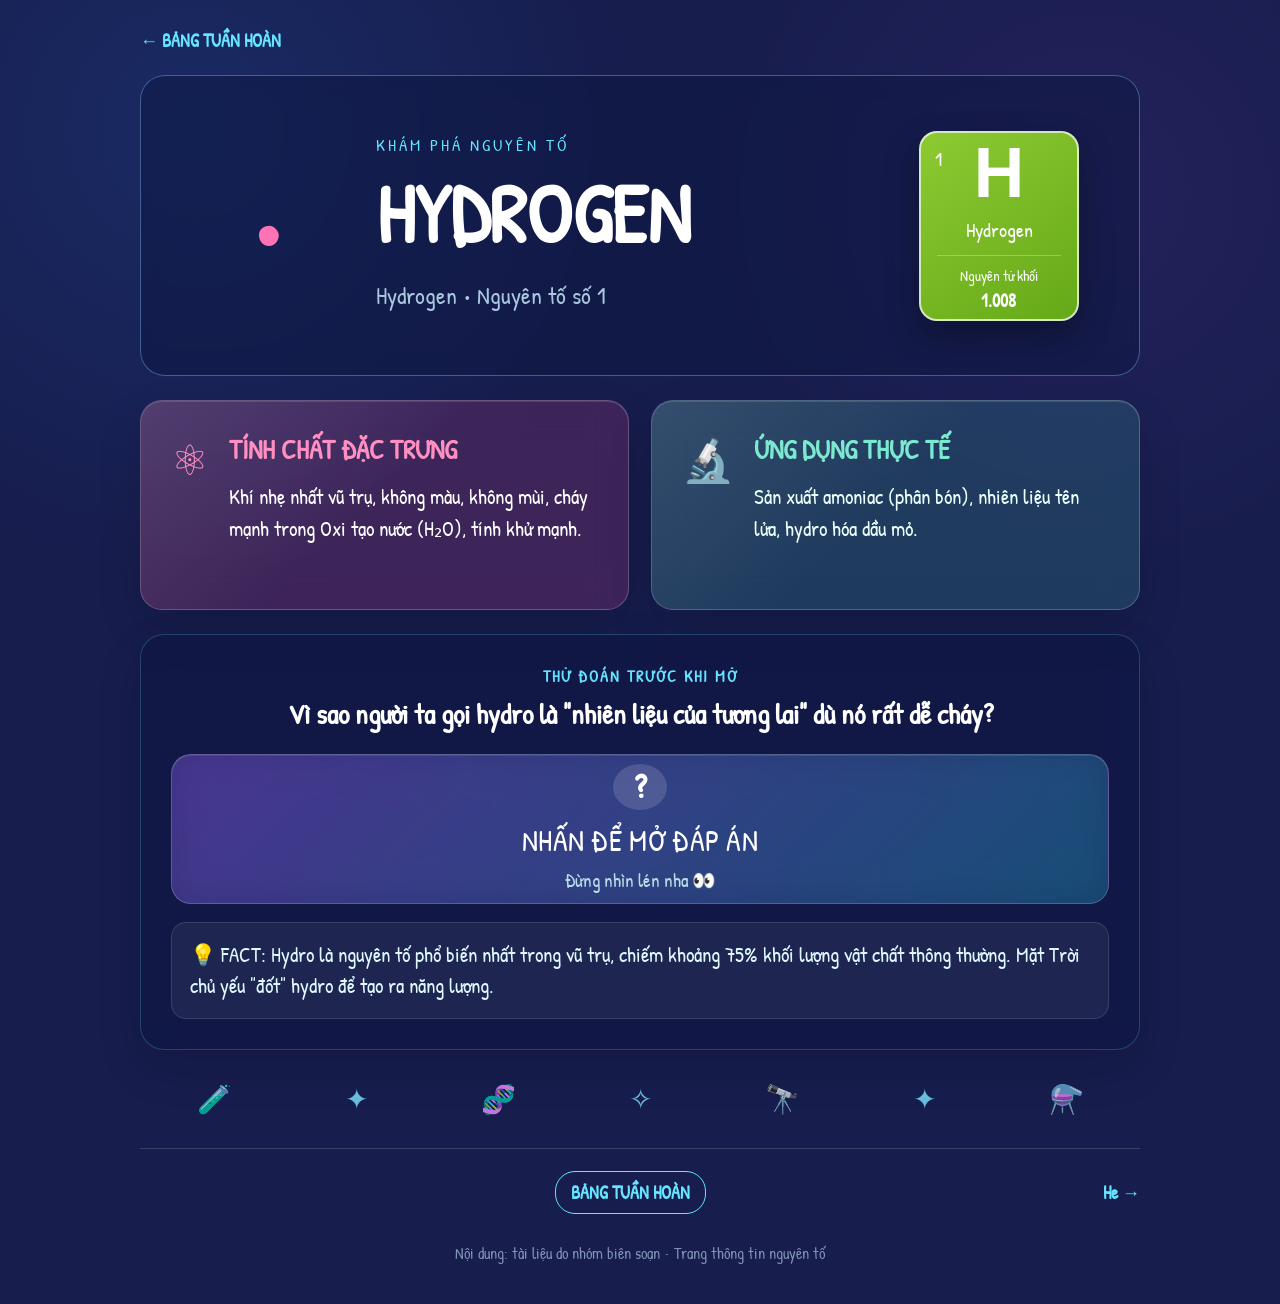
==== commit 9e9419de: "Remove application images from element detail page" ====
--- a/element.html
+++ b/element.html
@@ -17,7 +17,7 @@
 </header>
 <section class="content-grid">
 <article class="card property"><div class="icon">⚛</div><div><h2>TÍNH CHẤT ĐẶC TRƯNG</h2><p id="property"></p></div></article>
-<article class="card application"><div class="icon">🔬</div><div class="application-body"><h2>ỨNG DỤNG THỰC TẾ</h2><p id="application"></p><img id="applicationImage" class="application-image" src="" alt="" loading="lazy"></div></article>
+<article class="card application"><div class="icon">🔬</div><div><h2>ỨNG DỤNG THỰC TẾ</h2><p id="application"></p></div></article>
 </section>
 <section class="reveal-section" id="quizSection">
 <p class="reveal-kicker" id="revealKicker">THỬ ĐOÁN TRƯỚC KHI MỞ</p>
@@ -36,6 +36,5 @@
 <script src="app.js"></script>
 <script src="source-data.js"></script>
 <script src="enhance.js"></script>
-<script src="application-images.js"></script>
 </body>
 </html>
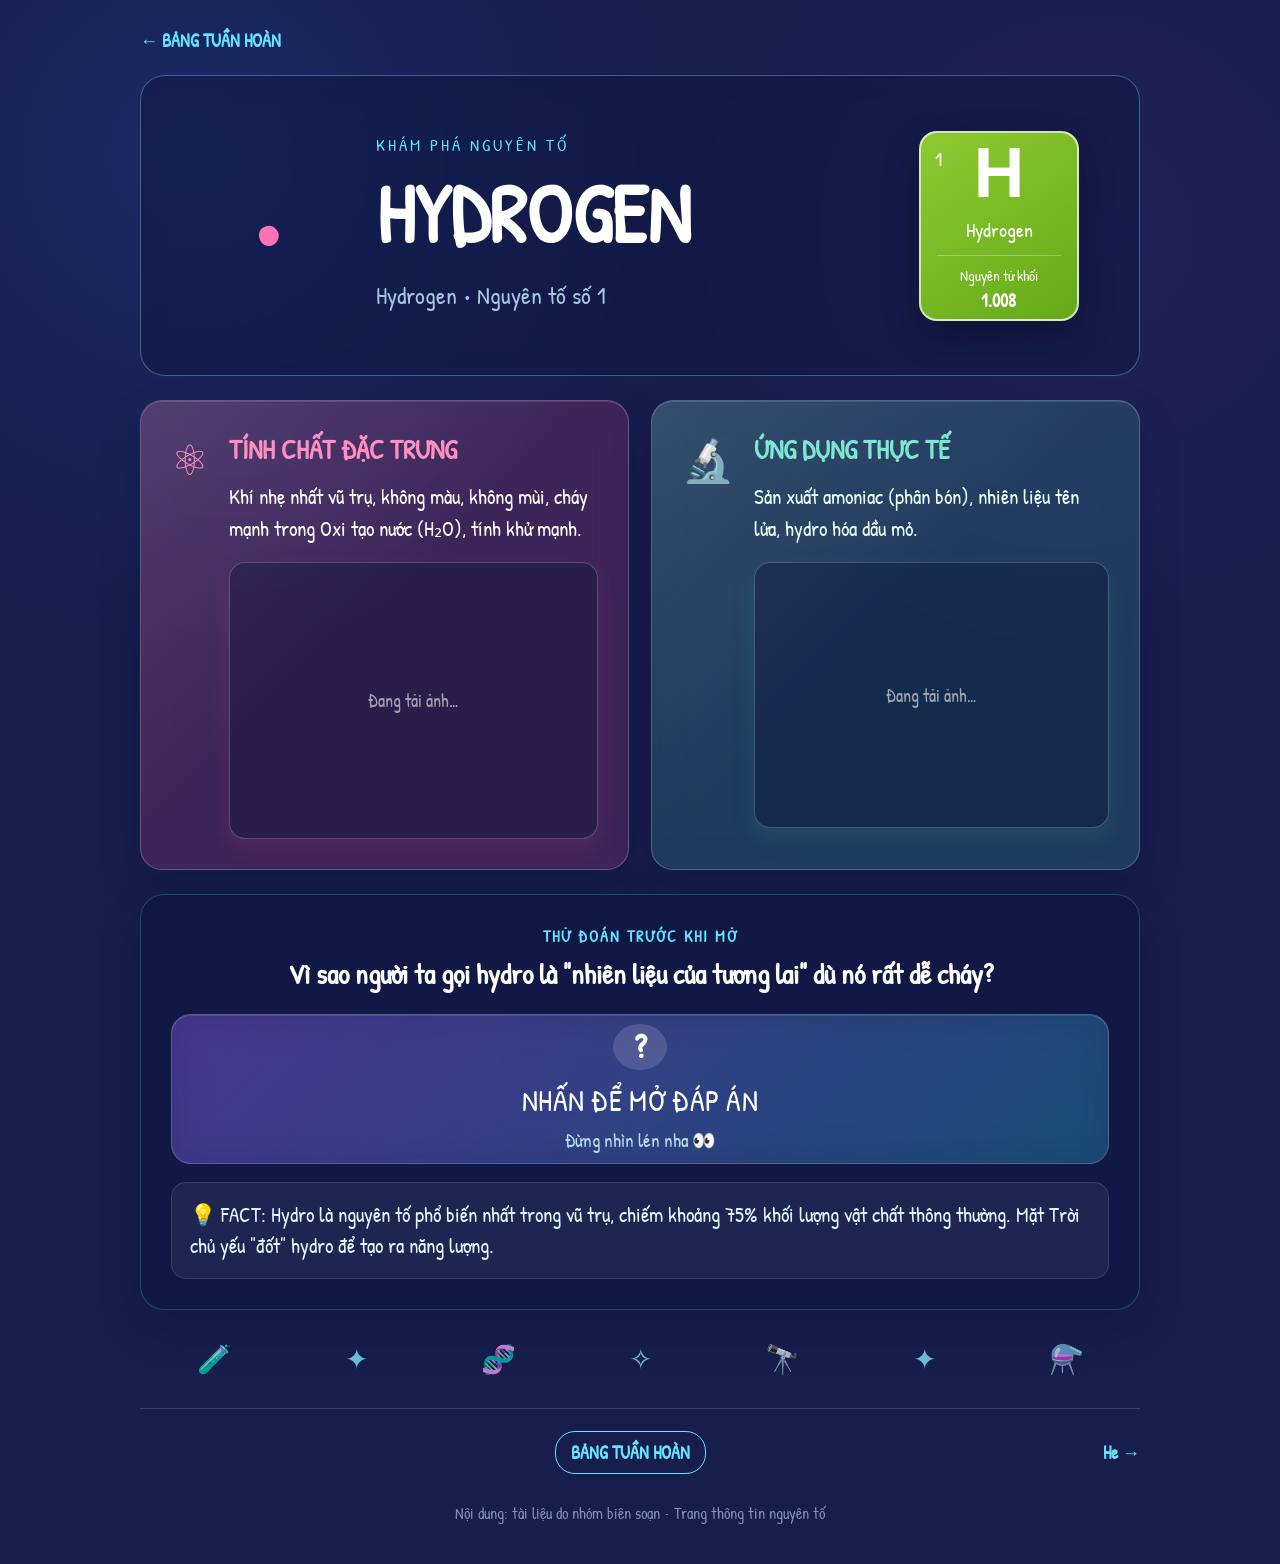
==== commit b9a4fa43: "Add Word-sourced property and application images for all 118 elements" ====
--- a/element.html
+++ b/element.html
@@ -5,6 +5,7 @@
 <meta name="viewport" content="width=device-width,initial-scale=1">
 <title>Khám phá nguyên tố</title>
 <link rel="stylesheet" href="element.css">
+<link rel="stylesheet" href="element-images.css">
 </head>
 <body>
 <div class="stars"></div>
@@ -16,8 +17,8 @@
 <div class="tile"><small id="z"></small><strong id="symbol"></strong><em id="tileName"></em><span class="atomic-mass">Nguyên tử khối <b id="mass">—</b></span></div>
 </header>
 <section class="content-grid">
-<article class="card property"><div class="icon">⚛</div><div><h2>TÍNH CHẤT ĐẶC TRƯNG</h2><p id="property"></p></div></article>
-<article class="card application"><div class="icon">🔬</div><div><h2>ỨNG DỤNG THỰC TẾ</h2><p id="application"></p></div></article>
+<article class="card property"><div class="icon">⚛</div><div class="card-content"><h2>TÍNH CHẤT ĐẶC TRƯNG</h2><p id="property"></p><div class="element-visual"><img id="propertyImage" src="" alt="Ảnh minh họa tính chất đặc trưng" hidden></div></div></article>
+<article class="card application"><div class="icon">🔬</div><div class="card-content"><h2>ỨNG DỤNG THỰC TẾ</h2><p id="application"></p><div class="element-visual"><img id="applicationImage" src="" alt="Ảnh minh họa ứng dụng thực tế" hidden></div></div></article>
 </section>
 <section class="reveal-section" id="quizSection">
 <p class="reveal-kicker" id="revealKicker">THỬ ĐOÁN TRƯỚC KHI MỞ</p>
@@ -36,5 +37,7 @@
 <script src="app.js"></script>
 <script src="source-data.js"></script>
 <script src="enhance.js"></script>
+<script src="https://cdn.jsdelivr.net/npm/jszip@3.10.1/dist/jszip.min.js"></script>
+<script src="docx-images.js"></script>
 </body>
 </html>
--- a/element-images.css
+++ b/element-images.css
@@ -0,0 +1 @@
+.card-content{position:relative;z-index:1;width:100%;min-width:0}.element-visual{position:relative;margin-top:18px;width:100%;aspect-ratio:4/3;border-radius:16px;overflow:hidden;background:rgba(7,15,52,.34);border:1px solid rgba(255,255,255,.22);box-shadow:0 10px 24px rgba(0,0,0,.18)}.element-visual:before{content:"Đang tải ảnh…";position:absolute;inset:0;display:grid;place-items:center;color:rgba(255,255,255,.58);font-size:18px}.element-visual.loaded:before{display:none}.element-visual img{position:relative;z-index:1;display:block;width:100%;height:100%;object-fit:cover}.element-visual img[hidden]{display:none}.element-visual.image-error:before{content:"Không tải được ảnh"}.property .element-visual{box-shadow:0 10px 25px rgba(238,73,145,.12)}.application .element-visual{box-shadow:0 10px 25px rgba(71,207,177,.12)}@media(max-width:700px){.element-visual{margin-top:14px;aspect-ratio:16/10}.card{align-items:flex-start}}
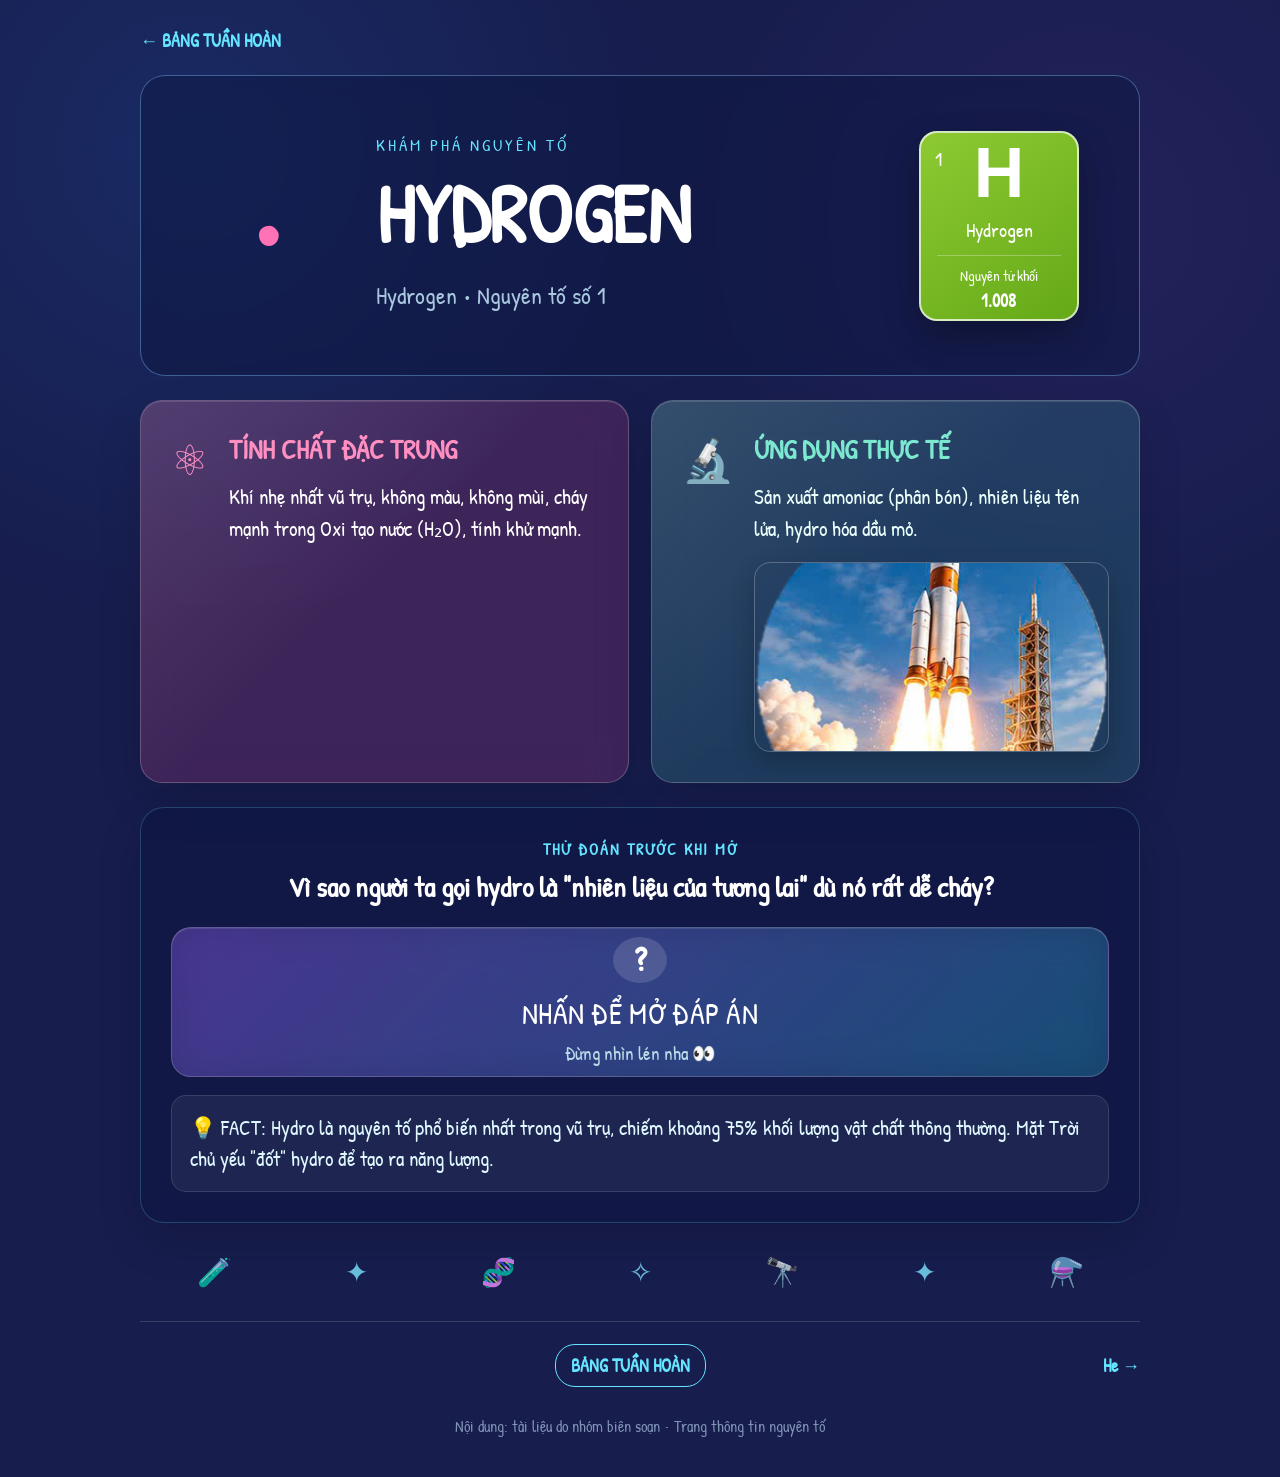
==== commit 954d97be: "Use uploaded repository images on element detail pages" ====
--- a/element.html
+++ b/element.html
@@ -5,7 +5,6 @@
 <meta name="viewport" content="width=device-width,initial-scale=1">
 <title>Khám phá nguyên tố</title>
 <link rel="stylesheet" href="element.css">
-<link rel="stylesheet" href="element-images.css">
 </head>
 <body>
 <div class="stars"></div>
@@ -17,8 +16,8 @@
 <div class="tile"><small id="z"></small><strong id="symbol"></strong><em id="tileName"></em><span class="atomic-mass">Nguyên tử khối <b id="mass">—</b></span></div>
 </header>
 <section class="content-grid">
-<article class="card property"><div class="icon">⚛</div><div class="card-content"><h2>TÍNH CHẤT ĐẶC TRƯNG</h2><p id="property"></p><div class="element-visual"><img id="propertyImage" src="" alt="Ảnh minh họa tính chất đặc trưng" hidden></div></div></article>
-<article class="card application"><div class="icon">🔬</div><div class="card-content"><h2>ỨNG DỤNG THỰC TẾ</h2><p id="application"></p><div class="element-visual"><img id="applicationImage" src="" alt="Ảnh minh họa ứng dụng thực tế" hidden></div></div></article>
+<article class="card property"><div class="icon">⚛</div><div><h2>TÍNH CHẤT ĐẶC TRƯNG</h2><p id="property"></p></div></article>
+<article class="card application"><div class="icon">🔬</div><div class="application-body"><h2>ỨNG DỤNG THỰC TẾ</h2><p id="application"></p><img id="applicationImage" class="application-image" src="" alt="" hidden loading="lazy"></div></article>
 </section>
 <section class="reveal-section" id="quizSection">
 <p class="reveal-kicker" id="revealKicker">THỬ ĐOÁN TRƯỚC KHI MỞ</p>
@@ -37,7 +36,6 @@
 <script src="app.js"></script>
 <script src="source-data.js"></script>
 <script src="enhance.js"></script>
-<script src="https://cdn.jsdelivr.net/npm/jszip@3.10.1/dist/jszip.min.js"></script>
-<script src="docx-images.js"></script>
+<script src="application-images.js"></script>
 </body>
 </html>
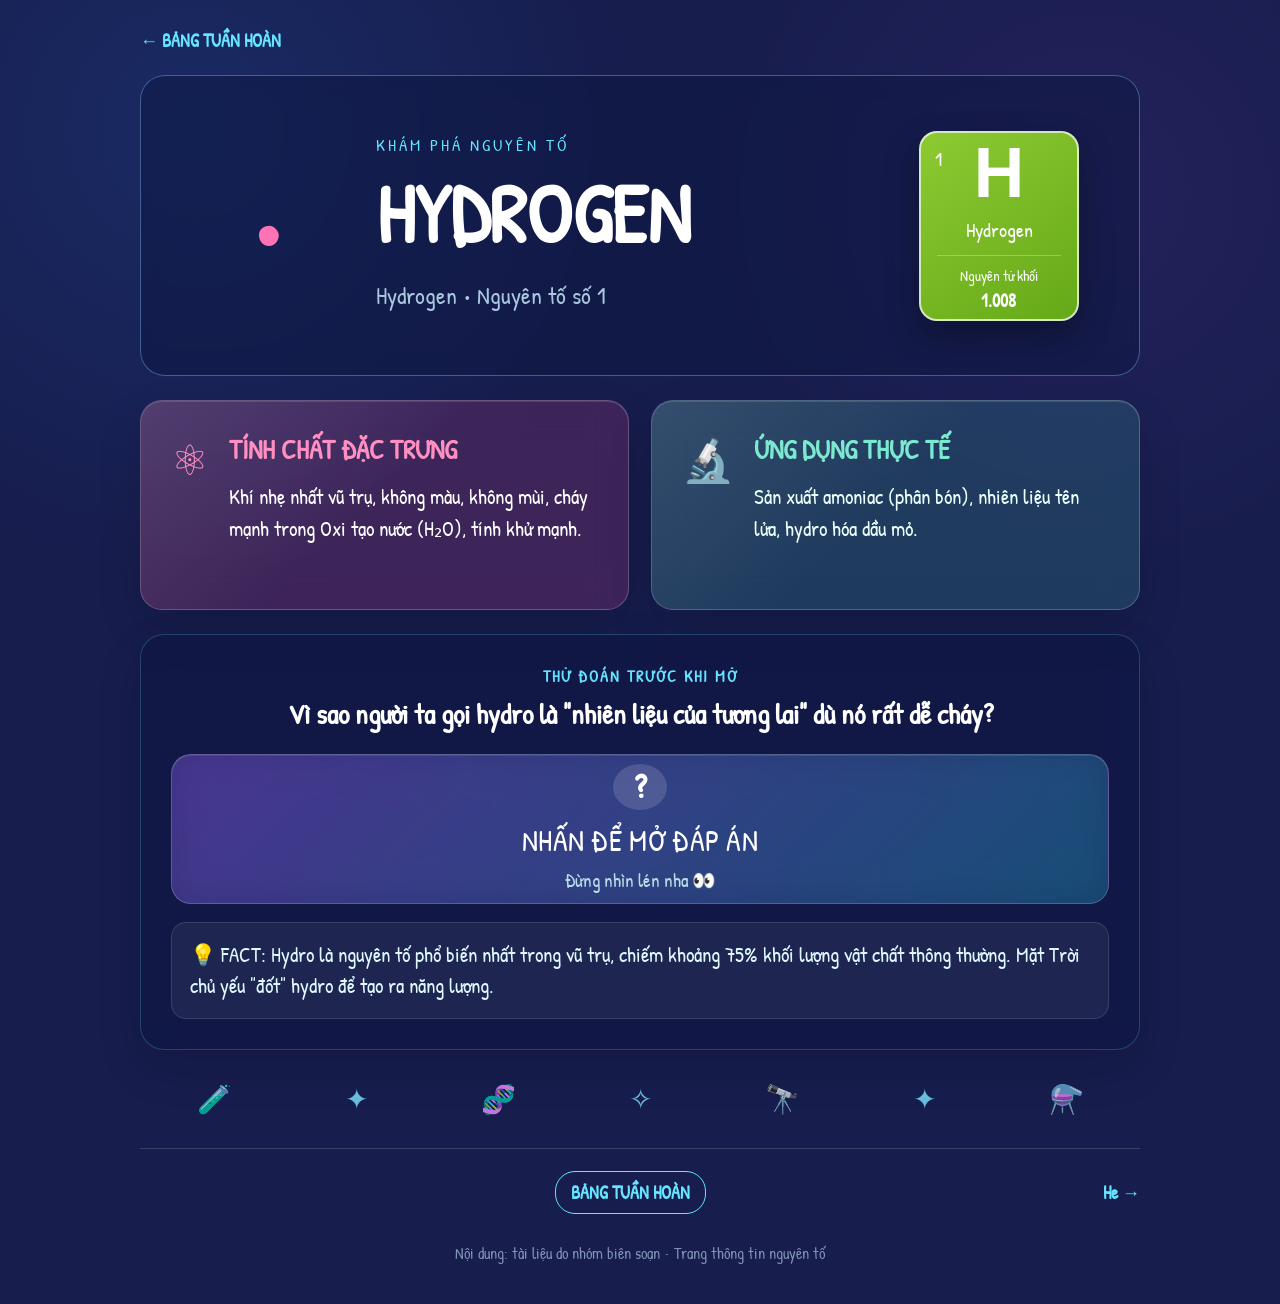
==== commit d0684381: "Load property and application images directly from source DOCX" ====
--- a/element.html
+++ b/element.html
@@ -16,8 +16,8 @@
 <div class="tile"><small id="z"></small><strong id="symbol"></strong><em id="tileName"></em><span class="atomic-mass">Nguyên tử khối <b id="mass">—</b></span></div>
 </header>
 <section class="content-grid">
-<article class="card property"><div class="icon">⚛</div><div><h2>TÍNH CHẤT ĐẶC TRƯNG</h2><p id="property"></p></div></article>
-<article class="card application"><div class="icon">🔬</div><div class="application-body"><h2>ỨNG DỤNG THỰC TẾ</h2><p id="application"></p><img id="applicationImage" class="application-image" src="" alt="" hidden loading="lazy"></div></article>
+<article class="card property"><div class="icon">⚛</div><div class="card-content"><h2>TÍNH CHẤT ĐẶC TRƯNG</h2><p id="property"></p><div class="element-visual"><img id="propertyImage" class="element-image" src="" alt="Ảnh minh họa tính chất đặc trưng" hidden loading="lazy"></div></div></article>
+<article class="card application"><div class="icon">🔬</div><div class="card-content"><h2>ỨNG DỤNG THỰC TẾ</h2><p id="application"></p><div class="element-visual"><img id="applicationImage" class="element-image" src="" alt="Ảnh minh họa ứng dụng thực tế" hidden loading="lazy"></div></div></article>
 </section>
 <section class="reveal-section" id="quizSection">
 <p class="reveal-kicker" id="revealKicker">THỬ ĐOÁN TRƯỚC KHI MỞ</p>
@@ -36,6 +36,7 @@
 <script src="app.js"></script>
 <script src="source-data.js"></script>
 <script src="enhance.js"></script>
-<script src="application-images.js"></script>
+<script src="https://cdn.jsdelivr.net/npm/jszip@3.10.1/dist/jszip.min.js"></script>
+<script src="docx-images.js?v=2"></script>
 </body>
 </html>
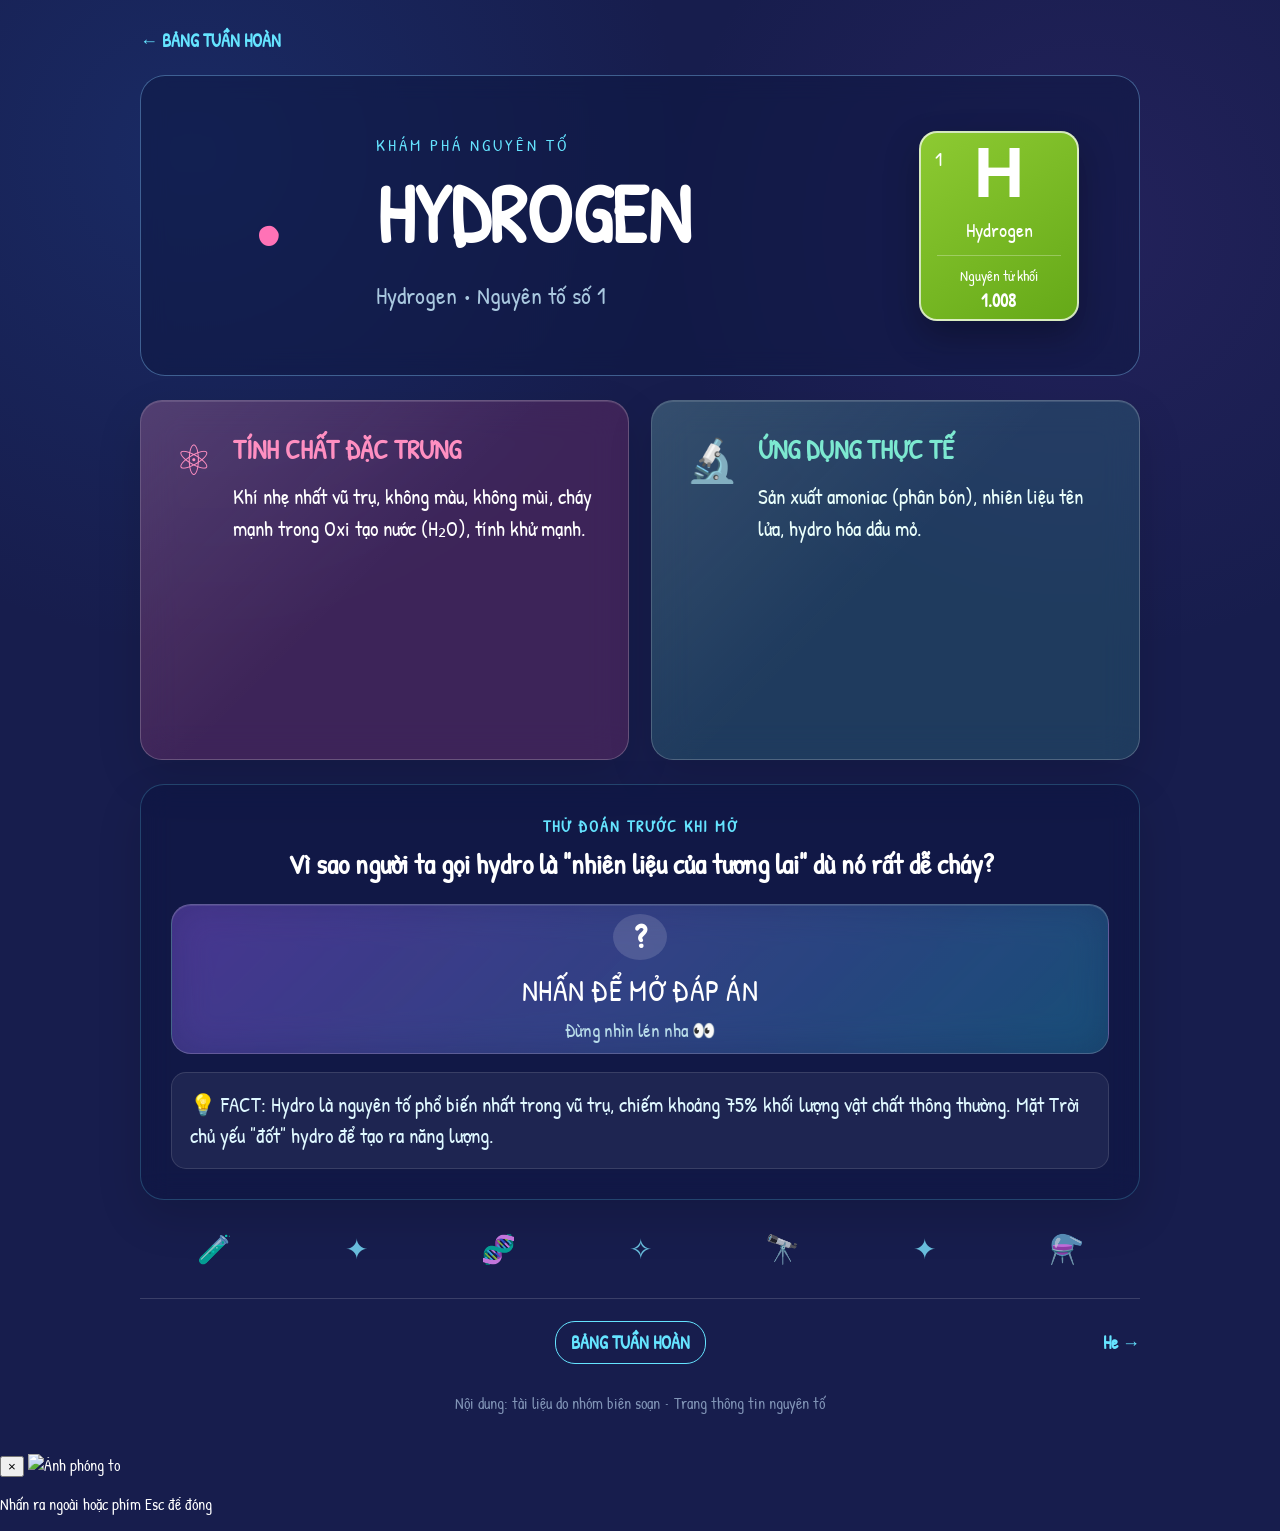
==== commit 1e526dbc: "Add click-to-zoom image lightbox" ====
--- a/element.html
+++ b/element.html
@@ -16,8 +16,8 @@
 <div class="tile"><small id="z"></small><strong id="symbol"></strong><em id="tileName"></em><span class="atomic-mass">Nguyên tử khối <b id="mass">—</b></span></div>
 </header>
 <section class="content-grid">
-<article class="card property"><div class="icon">⚛</div><div class="card-content"><h2>TÍNH CHẤT ĐẶC TRƯNG</h2><p id="property"></p><div class="element-visual"><img id="propertyImage" class="element-image" src="" alt="Ảnh minh họa tính chất đặc trưng" hidden loading="lazy"></div></div></article>
-<article class="card application"><div class="icon">🔬</div><div class="card-content"><h2>ỨNG DỤNG THỰC TẾ</h2><p id="application"></p><div class="element-visual"><img id="applicationImage" class="element-image" src="" alt="Ảnh minh họa ứng dụng thực tế" hidden loading="lazy"></div></div></article>
+<article class="card property"><div class="icon">⚛</div><div class="card-content"><h2>TÍNH CHẤT ĐẶC TRƯNG</h2><p id="property"></p><div class="element-visual"><img id="propertyImage" class="element-image zoomable-image" src="" alt="Ảnh minh họa tính chất đặc trưng" hidden loading="lazy" tabindex="0"></div></div></article>
+<article class="card application"><div class="icon">🔬</div><div class="card-content"><h2>ỨNG DỤNG THỰC TẾ</h2><p id="application"></p><div class="element-visual"><img id="applicationImage" class="element-image zoomable-image" src="" alt="Ảnh minh họa ứng dụng thực tế" hidden loading="lazy" tabindex="0"></div></div></article>
 </section>
 <section class="reveal-section" id="quizSection">
 <p class="reveal-kicker" id="revealKicker">THỬ ĐOÁN TRƯỚC KHI MỞ</p>
@@ -32,11 +32,26 @@
 <nav class="nav"><a id="prev" href="#">← <span></span></a><a class="home" href="index.html">BẢNG TUẦN HOÀN</a><a id="next" href="#"><span></span> →</a></nav>
 <footer>Nội dung: tài liệu do nhóm biên soạn • Trang thông tin nguyên tố</footer>
 </main>
+<div id="imageLightbox" class="image-lightbox" aria-hidden="true" role="dialog" aria-modal="true" aria-label="Xem ảnh phóng to">
+<button class="lightbox-close" type="button" aria-label="Đóng ảnh">×</button>
+<img id="lightboxImage" src="" alt="Ảnh phóng to">
+<p>Nhấn ra ngoài hoặc phím Esc để đóng</p>
+</div>
 <script src="elements.js"></script>
 <script src="app.js"></script>
 <script src="source-data.js"></script>
 <script src="enhance.js"></script>
 <script src="https://cdn.jsdelivr.net/npm/jszip@3.10.1/dist/jszip.min.js"></script>
 <script src="docx-images.js?v=2"></script>
+<script>
+(()=>{
+ const box=document.getElementById('imageLightbox'), big=document.getElementById('lightboxImage');
+ const close=()=>{box.classList.remove('open');box.setAttribute('aria-hidden','true');big.removeAttribute('src');document.body.classList.remove('lightbox-open')};
+ const open=img=>{if(!img.src)return;big.src=img.src;big.alt=img.alt||'Ảnh phóng to';box.classList.add('open');box.setAttribute('aria-hidden','false');document.body.classList.add('lightbox-open')};
+ document.addEventListener('click',e=>{const img=e.target.closest('.zoomable-image');if(img&&!img.hidden)open(img)});
+ document.addEventListener('keydown',e=>{if((e.key==='Enter'||e.key===' ')&&e.target.matches('.zoomable-image')){e.preventDefault();open(e.target)}else if(e.key==='Escape')close()});
+ box.addEventListener('click',e=>{if(e.target===box||e.target.closest('.lightbox-close'))close()});
+})();
+</script>
 </body>
 </html>
--- a/element.css
+++ b/element.css
@@ -1,2 +1,2 @@
 @import url('https://fonts.googleapis.com/css2?family=Pacifico&family=Patrick+Hand&display=swap');
-*{box-sizing:border-box}body{margin:0;min-height:100vh;background:radial-gradient(circle at 15% 10%,rgba(35,95,190,.2),transparent 28%),radial-gradient(circle at 85% 15%,rgba(122,68,190,.12),transparent 25%),#171d4d;color:#fff;font-family:"Patrick Hand",cursive}.page{width:min(1000px,92%);margin:auto;padding:28px 0 40px}.back{color:#65e4ff;text-decoration:none;font-weight:700;font-size:18px}.hero{position:relative;margin-top:22px;min-height:270px;border:1px solid rgba(120,180,230,.45);border-radius:25px;padding:40px;display:grid;grid-template-columns:170px 1fr 180px;align-items:center;gap:25px;overflow:hidden;background:rgba(13,22,65,.5);backdrop-filter:blur(12px)}.atom-doodle{font-size:100px;text-align:center;color:#ff72b6}.intro .eyebrow{color:#65e4ff;letter-spacing:3px;font-size:17px}.intro h1{margin:8px 0 0;font-size:clamp(48px,8vw,82px);line-height:1;color:#fff;font-family:"Patrick Hand",cursive;font-weight:700}.latin{color:#a9c8df;font-size:24px}.tile{position:relative;width:160px;min-height:190px;border:2px solid rgba(255,255,255,.7);border-radius:18px;color:#fff;display:flex;flex-direction:column;align-items:center;justify-content:center;box-shadow:0 15px 35px rgba(0,0,0,.3);font-family:"Patrick Hand",cursive}.tile small{position:absolute;left:14px;top:12px;font-size:20px}.tile strong{font-family:Arial,sans-serif;font-size:70px;line-height:1}.tile em{font-style:normal;font-weight:400;margin-top:8px;font-size:20px}.atomic-mass{margin-top:12px;padding-top:9px;width:80%;border-top:1px solid rgba(255,255,255,.28);font-size:15px;text-align:center}.atomic-mass b{display:block;font-size:18px;margin-top:2px}.tile[data-z="1"],.tile[data-z="6"],.tile[data-z="7"],.tile[data-z="8"],.tile[data-z="15"],.tile[data-z="16"],.tile[data-z="34"]{background:linear-gradient(145deg,#8dca32,#65a918)}.tile[data-z="3"],.tile[data-z="11"],.tile[data-z="19"],.tile[data-z="37"],.tile[data-z="55"],.tile[data-z="87"]{background:linear-gradient(145deg,#f44972,#d82a57)}.tile[data-z="4"],.tile[data-z="12"],.tile[data-z="20"],.tile[data-z="38"],.tile[data-z="56"],.tile[data-z="88"]{background:linear-gradient(145deg,#ff9d28,#ee7715)}.tile[data-z="5"],.tile[data-z="14"],.tile[data-z="32"],.tile[data-z="33"],.tile[data-z="51"],.tile[data-z="52"]{background:linear-gradient(145deg,#3ac9bf,#1da19d)}.tile[data-z="9"],.tile[data-z="17"],.tile[data-z="35"],.tile[data-z="53"],.tile[data-z="85"],.tile[data-z="117"]{background:linear-gradient(145deg,#f4acd2,#dc7fb2);color:#22284d}.tile[data-z="2"],.tile[data-z="10"],.tile[data-z="18"],.tile[data-z="36"],.tile[data-z="54"],.tile[data-z="86"],.tile[data-z="118"]{background:linear-gradient(145deg,#aa5bea,#803ecd)}.tile[data-z="13"],.tile[data-z="31"],.tile[data-z="49"],.tile[data-z="50"],.tile[data-z="81"],.tile[data-z="82"],.tile[data-z="83"],.tile[data-z="84"],.tile[data-z="113"],.tile[data-z="114"],.tile[data-z="115"],.tile[data-z="116"]{background:linear-gradient(145deg,#45bff1,#219bd5)}.tile[data-z="57"],.tile[data-z="58"],.tile[data-z="59"],.tile[data-z="60"],.tile[data-z="61"],.tile[data-z="62"],.tile[data-z="63"],.tile[data-z="64"],.tile[data-z="65"],.tile[data-z="66"],.tile[data-z="67"],.tile[data-z="68"],.tile[data-z="69"],.tile[data-z="70"],.tile[data-z="71"]{background:linear-gradient(145deg,#6885e5,#465fc5)}.tile[data-z="89"],.tile[data-z="90"],.tile[data-z="91"],.tile[data-z="92"],.tile[data-z="93"],.tile[data-z="94"],.tile[data-z="95"],.tile[data-z="96"],.tile[data-z="97"],.tile[data-z="98"],.tile[data-z="99"],.tile[data-z="100"],.tile[data-z="101"],.tile[data-z="102"],.tile[data-z="103"]{background:linear-gradient(145deg,#8460df,#6144bd)}.tile[data-z="21"],.tile[data-z="22"],.tile[data-z="23"],.tile[data-z="24"],.tile[data-z="25"],.tile[data-z="26"],.tile[data-z="27"],.tile[data-z="28"],.tile[data-z="29"],.tile[data-z="30"],.tile[data-z="39"],.tile[data-z="40"],.tile[data-z="41"],.tile[data-z="42"],.tile[data-z="43"],.tile[data-z="44"],.tile[data-z="45"],.tile[data-z="46"],.tile[data-z="47"],.tile[data-z="48"],.tile[data-z="72"],.tile[data-z="73"],.tile[data-z="74"],.tile[data-z="75"],.tile[data-z="76"],.tile[data-z="77"],.tile[data-z="78"],.tile[data-z="79"],.tile[data-z="80"],.tile[data-z="104"],.tile[data-z="105"],.tile[data-z="106"],.tile[data-z="107"],.tile[data-z="108"],.tile[data-z="109"],.tile[data-z="110"],.tile[data-z="111"],.tile[data-z="112"]{background:linear-gradient(145deg,#ffd63e,#eeb71c);color:#22284d}.tile[style*="ffd63e"] .atomic-mass{border-top-color:rgba(34,40,77,.25)}.content-grid{display:grid;grid-template-columns:1fr 1fr;gap:22px;margin-top:24px}.card{position:relative;min-height:210px;border-radius:22px;padding:30px;display:flex;gap:20px;align-items:flex-start;overflow:hidden;border:1px solid rgba(255,255,255,.22);box-shadow:0 18px 45px rgba(0,0,0,.13),inset 0 1px 0 rgba(255,255,255,.12);backdrop-filter:blur(18px);-webkit-backdrop-filter:blur(18px)}.card:after{content:"";position:absolute;inset:0;background:linear-gradient(135deg,rgba(255,255,255,.10),transparent 48%);pointer-events:none}.card h2,.card p,.card .icon,.application-body{position:relative;z-index:1}.card h2{margin:0 0 14px;font-size:27px}.card p{margin:0;line-height:1.5;font-size:21px}.property{background:rgba(238,73,145,.18);color:#fff}.application{background:rgba(71,207,177,.17);color:#eafffb}.property .icon,.property h2{color:#ff8fc1}.application .icon,.application h2{color:#7ce8d0}.icon{font-size:42px}.application-body{width:100%}.application-image{display:block;width:100%;height:190px;object-fit:cover;border-radius:16px;margin-top:18px;border:1px solid rgba(255,255,255,.24);box-shadow:0 10px 24px rgba(0,0,0,.2)}.application-image[hidden]{display:none}.reveal-section{margin-top:24px;padding:30px;border-radius:24px;text-align:center;border:1px solid rgba(101,228,255,.22);background:rgba(11,20,64,.48);box-shadow:0 18px 45px rgba(0,0,0,.14);backdrop-filter:blur(14px)}.reveal-kicker{margin:0;color:#65e4ff;font-size:16px;font-weight:700;letter-spacing:2px}.reveal-section h2{margin:9px auto 20px;font-size:28px;max-width:820px;line-height:1.35}.reveal-card{width:100%;min-height:150px;border:1px solid rgba(255,255,255,.2);border-radius:20px;color:#fff;cursor:pointer;position:relative;overflow:hidden;background:linear-gradient(135deg,rgba(108,75,190,.5),rgba(42,171,206,.28));box-shadow:inset 0 1px 0 rgba(255,255,255,.15);font-family:"Patrick Hand",cursive;font-weight:400}.cover,.answer{position:absolute;inset:0;padding:24px;display:flex;flex-direction:column;align-items:center;justify-content:center;transition:opacity .35s ease,transform .45s cubic-bezier(.2,.8,.2,1),filter .35s}.cover{backdrop-filter:blur(18px)}.cover b{width:54px;height:54px;border-radius:50%;display:grid;place-items:center;background:rgba(255,255,255,.14);font-size:34px;margin-bottom:10px;font-family:"Patrick Hand",cursive}.cover span{font-family:"Patrick Hand",cursive;font-size:30px;font-weight:400;letter-spacing:.3px}.cover small{margin-top:7px;color:#b8dce9;font-family:"Patrick Hand",cursive;font-size:19px}.answer{opacity:0;transform:translateY(15px) scale(.98);font-family:"Patrick Hand",cursive;font-size:23px;font-weight:400;line-height:1.5;color:#eafcff}.reveal-card.open .cover{opacity:0;transform:scale(1.05);filter:blur(8px);pointer-events:none}.reveal-card.open .answer{opacity:1;transform:none}.fact{margin:18px 0 0;padding:16px 18px;border-radius:15px;text-align:left;line-height:1.5;background:rgba(255,255,255,.06);border:1px solid rgba(255,255,255,.12);color:#dff8ff;font-size:21px}.fact:empty{display:none}.science-strip{display:flex;justify-content:space-around;margin:30px 0;color:#7de5ff;font-size:28px;opacity:.8}.nav{display:flex;justify-content:space-between;align-items:center;border-top:1px solid rgba(255,255,255,.15);padding-top:22px}.nav a{color:#65e4ff;text-decoration:none;font-weight:700;font-size:18px}.home{border:1px solid #65e4ff;border-radius:20px;padding:8px 15px}footer{text-align:center;color:#8194b6;font-size:16px;margin-top:28px}@media(max-width:700px){.page{width:92%;padding-top:18px}.hero{grid-template-columns:1fr 110px;min-height:220px;padding:25px 20px}.atom-doodle{display:none}.intro h1{font-size:42px}.intro .eyebrow{font-size:14px;letter-spacing:2px}.latin{font-size:19px}.tile{width:105px;min-height:135px;border-radius:13px}.tile strong{font-size:48px}.tile small{left:9px;top:8px;font-size:14px}.tile em{font-size:15px}.atomic-mass{margin-top:7px;padding-top:6px;font-size:11px}.atomic-mass b{font-size:14px}.content-grid{grid-template-columns:1fr}.card{min-height:0;padding:24px}.card h2{font-size:24px}.card p{font-size:19px}.application-image{height:210px}.reveal-section{padding:22px 16px}.reveal-section h2{font-size:24px}.reveal-card{min-height:180px}.cover span{font-size:26px}.answer{font-size:20px}.fact{font-size:19px}.science-strip{font-size:20px}}+*{box-sizing:border-box}body{margin:0;min-height:100vh;background:radial-gradient(circle at 15% 10%,rgba(35,95,190,.2),transparent 28%),radial-gradient(circle at 85% 15%,rgba(122,68,190,.12),transparent 25%),#171d4d;color:#fff;font-family:"Patrick Hand",cursive}.page{width:min(1000px,92%);margin:auto;padding:28px 0 40px}.back{color:#65e4ff;text-decoration:none;font-weight:700;font-size:18px}.hero{position:relative;margin-top:22px;min-height:270px;border:1px solid rgba(120,180,230,.45);border-radius:25px;padding:40px;display:grid;grid-template-columns:170px 1fr 180px;align-items:center;gap:25px;overflow:hidden;background:rgba(13,22,65,.5);backdrop-filter:blur(12px)}.atom-doodle{font-size:100px;text-align:center;color:#ff72b6}.intro .eyebrow{color:#65e4ff;letter-spacing:3px;font-size:17px}.intro h1{margin:8px 0 0;font-size:clamp(48px,8vw,82px);line-height:1;color:#fff;font-family:"Patrick Hand",cursive;font-weight:700}.latin{color:#a9c8df;font-size:24px}.tile{position:relative;width:160px;min-height:190px;border:2px solid rgba(255,255,255,.7);border-radius:18px;color:#fff;display:flex;flex-direction:column;align-items:center;justify-content:center;box-shadow:0 15px 35px rgba(0,0,0,.3);font-family:"Patrick Hand",cursive}.tile small{position:absolute;left:14px;top:12px;font-size:20px}.tile strong{font-family:Arial,sans-serif;font-size:70px;line-height:1}.tile em{font-style:normal;font-weight:400;margin-top:8px;font-size:20px}.atomic-mass{margin-top:12px;padding-top:9px;width:80%;border-top:1px solid rgba(255,255,255,.28);font-size:15px;text-align:center}.atomic-mass b{display:block;font-size:18px;margin-top:2px}.tile[data-z="1"],.tile[data-z="6"],.tile[data-z="7"],.tile[data-z="8"],.tile[data-z="15"],.tile[data-z="16"],.tile[data-z="34"]{background:linear-gradient(145deg,#8dca32,#65a918)}.tile[data-z="3"],.tile[data-z="11"],.tile[data-z="19"],.tile[data-z="37"],.tile[data-z="55"],.tile[data-z="87"]{background:linear-gradient(145deg,#f44972,#d82a57)}.tile[data-z="4"],.tile[data-z="12"],.tile[data-z="20"],.tile[data-z="38"],.tile[data-z="56"],.tile[data-z="88"]{background:linear-gradient(145deg,#ff9d28,#ee7715)}.tile[data-z="5"],.tile[data-z="14"],.tile[data-z="32"],.tile[data-z="33"],.tile[data-z="51"],.tile[data-z="52"]{background:linear-gradient(145deg,#3ac9bf,#1da19d)}.tile[data-z="9"],.tile[data-z="17"],.tile[data-z="35"],.tile[data-z="53"],.tile[data-z="85"],.tile[data-z="117"]{background:linear-gradient(145deg,#f4acd2,#dc7fb2);color:#22284d}.tile[data-z="2"],.tile[data-z="10"],.tile[data-z="18"],.tile[data-z="36"],.tile[data-z="54"],.tile[data-z="86"],.tile[data-z="118"]{background:linear-gradient(145deg,#aa5bea,#803ecd)}.tile[data-z="13"],.tile[data-z="31"],.tile[data-z="49"],.tile[data-z="50"],.tile[data-z="81"],.tile[data-z="82"],.tile[data-z="83"],.tile[data-z="84"],.tile[data-z="113"],.tile[data-z="114"],.tile[data-z="115"],.tile[data-z="116"]{background:linear-gradient(145deg,#45bff1,#219bd5)}.tile[data-z="57"],.tile[data-z="58"],.tile[data-z="59"],.tile[data-z="60"],.tile[data-z="61"],.tile[data-z="62"],.tile[data-z="63"],.tile[data-z="64"],.tile[data-z="65"],.tile[data-z="66"],.tile[data-z="67"],.tile[data-z="68"],.tile[data-z="69"],.tile[data-z="70"],.tile[data-z="71"]{background:linear-gradient(145deg,#6885e5,#465fc5)}.tile[data-z="89"],.tile[data-z="90"],.tile[data-z="91"],.tile[data-z="92"],.tile[data-z="93"],.tile[data-z="94"],.tile[data-z="95"],.tile[data-z="96"],.tile[data-z="97"],.tile[data-z="98"],.tile[data-z="99"],.tile[data-z="100"],.tile[data-z="101"],.tile[data-z="102"],.tile[data-z="103"]{background:linear-gradient(145deg,#8460df,#6144bd)}.tile[data-z="21"],.tile[data-z="22"],.tile[data-z="23"],.tile[data-z="24"],.tile[data-z="25"],.tile[data-z="26"],.tile[data-z="27"],.tile[data-z="28"],.tile[data-z="29"],.tile[data-z="30"],.tile[data-z="39"],.tile[data-z="40"],.tile[data-z="41"],.tile[data-z="42"],.tile[data-z="43"],.tile[data-z="44"],.tile[data-z="45"],.tile[data-z="46"],.tile[data-z="47"],.tile[data-z="48"],.tile[data-z="72"],.tile[data-z="73"],.tile[data-z="74"],.tile[data-z="75"],.tile[data-z="76"],.tile[data-z="77"],.tile[data-z="78"],.tile[data-z="79"],.tile[data-z="80"],.tile[data-z="104"],.tile[data-z="105"],.tile[data-z="106"],.tile[data-z="107"],.tile[data-z="108"],.tile[data-z="109"],.tile[data-z="110"],.tile[data-z="111"],.tile[data-z="112"]{background:linear-gradient(145deg,#ffd63e,#eeb71c);color:#22284d}.content-grid{display:grid;grid-template-columns:1fr 1fr;gap:22px;margin-top:24px;align-items:stretch}.card{position:relative;min-height:360px;border-radius:22px;padding:30px 34px;display:flex;gap:20px;align-items:flex-start;overflow:hidden;border:1px solid rgba(255,255,255,.22);box-shadow:0 18px 45px rgba(0,0,0,.13),inset 0 1px 0 rgba(255,255,255,.12);backdrop-filter:blur(18px);-webkit-backdrop-filter:blur(18px)}.card:after{content:"";position:absolute;inset:0;background:linear-gradient(135deg,rgba(255,255,255,.10),transparent 48%);pointer-events:none}.card h2,.card p,.card .icon,.application-body,.card-content,.element-visual{position:relative;z-index:1}.card h2{margin:0 0 14px;font-size:27px}.card p{margin:0;line-height:1.5;font-size:21px}.property{background:rgba(238,73,145,.18);color:#fff}.application{background:rgba(71,207,177,.17);color:#eafffb}.property .icon,.property h2{color:#ff8fc1}.application .icon,.application h2{color:#7ce8d0}.icon{font-size:42px}.application-body,.card-content{width:100%}.element-visual{display:table;margin:18px auto 0;padding:0;border:0;border-radius:16px;overflow:hidden;background:transparent;box-shadow:0 10px 26px rgba(0,0,0,.22)}.element-visual img,.property-image,.application-image{display:block;width:auto;max-width:250px;height:auto;max-height:170px;object-fit:contain;border-radius:14px;margin:18px auto 0;border:1px solid rgba(255,255,255,.28);box-shadow:0 10px 26px rgba(0,0,0,.22)}.element-visual img{margin:0}.element-visual img[hidden],.property-image[hidden],.application-image[hidden]{display:none}.reveal-section{margin-top:24px;padding:30px;border-radius:24px;text-align:center;border:1px solid rgba(101,228,255,.22);background:rgba(11,20,64,.48);box-shadow:0 18px 45px rgba(0,0,0,.14);backdrop-filter:blur(14px)}.reveal-kicker{margin:0;color:#65e4ff;font-size:16px;font-weight:700;letter-spacing:2px}.reveal-section h2{margin:9px auto 20px;font-size:28px;max-width:820px;line-height:1.35}.reveal-card{width:100%;min-height:150px;border:1px solid rgba(255,255,255,.2);border-radius:20px;color:#fff;cursor:pointer;position:relative;overflow:hidden;background:linear-gradient(135deg,rgba(108,75,190,.5),rgba(42,171,206,.28));box-shadow:inset 0 1px 0 rgba(255,255,255,.15);font-family:"Patrick Hand",cursive;font-weight:400}.cover,.answer{position:absolute;inset:0;padding:24px;display:flex;flex-direction:column;align-items:center;justify-content:center;transition:opacity .35s ease,transform .45s cubic-bezier(.2,.8,.2,1),filter .35s}.cover{backdrop-filter:blur(18px)}.cover b{width:54px;height:54px;border-radius:50%;display:grid;place-items:center;background:rgba(255,255,255,.14);font-size:34px;margin-bottom:10px;font-family:"Patrick Hand",cursive}.cover span{font-family:"Patrick Hand",cursive;font-size:30px;font-weight:400;letter-spacing:.3px}.cover small{margin-top:7px;color:#b8dce9;font-family:"Patrick Hand",cursive;font-size:19px}.answer{opacity:0;transform:translateY(15px) scale(.98);font-family:"Patrick Hand",cursive;font-size:23px;font-weight:400;line-height:1.5;color:#eafcff}.reveal-card.open .cover{opacity:0;transform:scale(1.05);filter:blur(8px);pointer-events:none}.reveal-card.open .answer{opacity:1;transform:none}.fact{margin:18px 0 0;padding:16px 18px;border-radius:15px;text-align:left;line-height:1.5;background:rgba(255,255,255,.06);border:1px solid rgba(255,255,255,.12);color:#dff8ff;font-size:21px}.fact:empty{display:none}.science-strip{display:flex;justify-content:space-around;margin:30px 0;color:#7de5ff;font-size:28px;opacity:.8}.nav{display:flex;justify-content:space-between;align-items:center;border-top:1px solid rgba(255,255,255,.15);padding-top:22px}.nav a{color:#65e4ff;text-decoration:none;font-weight:700;font-size:18px}.home{border:1px solid #65e4ff;border-radius:20px;padding:8px 15px}footer{text-align:center;color:#8194b6;font-size:16px;margin-top:28px}@media(max-width:700px){.page{width:92%;padding-top:18px}.hero{grid-template-columns:1fr 110px;min-height:220px;padding:25px 20px}.atom-doodle{display:none}.intro h1{font-size:42px}.intro .eyebrow{font-size:14px;letter-spacing:2px}.latin{font-size:19px}.tile{width:105px;min-height:135px;border-radius:13px}.tile strong{font-size:48px}.tile small{left:9px;top:8px;font-size:14px}.tile em{font-size:15px}.atomic-mass{margin-top:7px;padding-top:6px;font-size:11px}.atomic-mass b{font-size:14px}.content-grid{grid-template-columns:1fr}.card{min-height:0;padding:24px}.card h2{font-size:24px}.card p{font-size:19px}.element-visual img,.property-image,.application-image{max-width:220px;max-height:150px}.reveal-section{padding:22px 16px}.reveal-section h2{font-size:24px}.reveal-card{min-height:180px}.cover span{font-size:26px}.answer{font-size:20px}.fact{font-size:19px}.science-strip{font-size:20px}}
